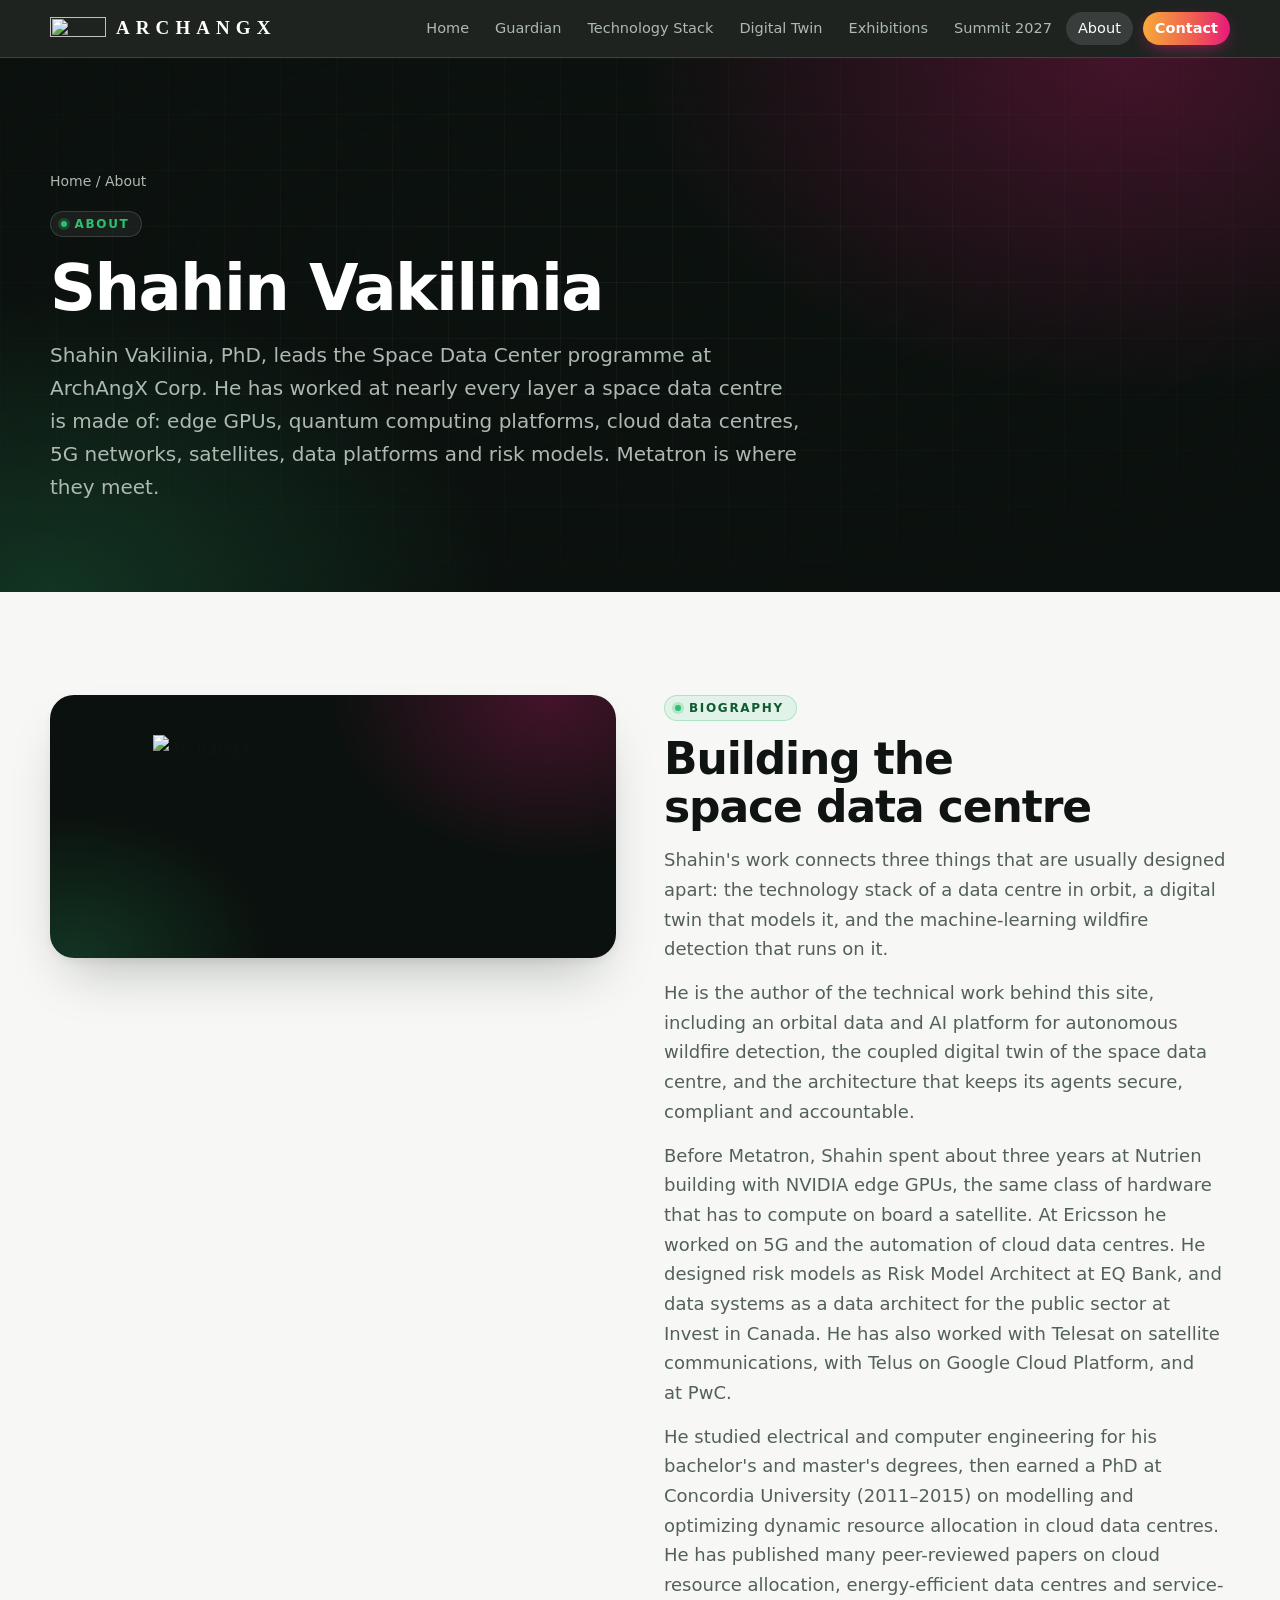
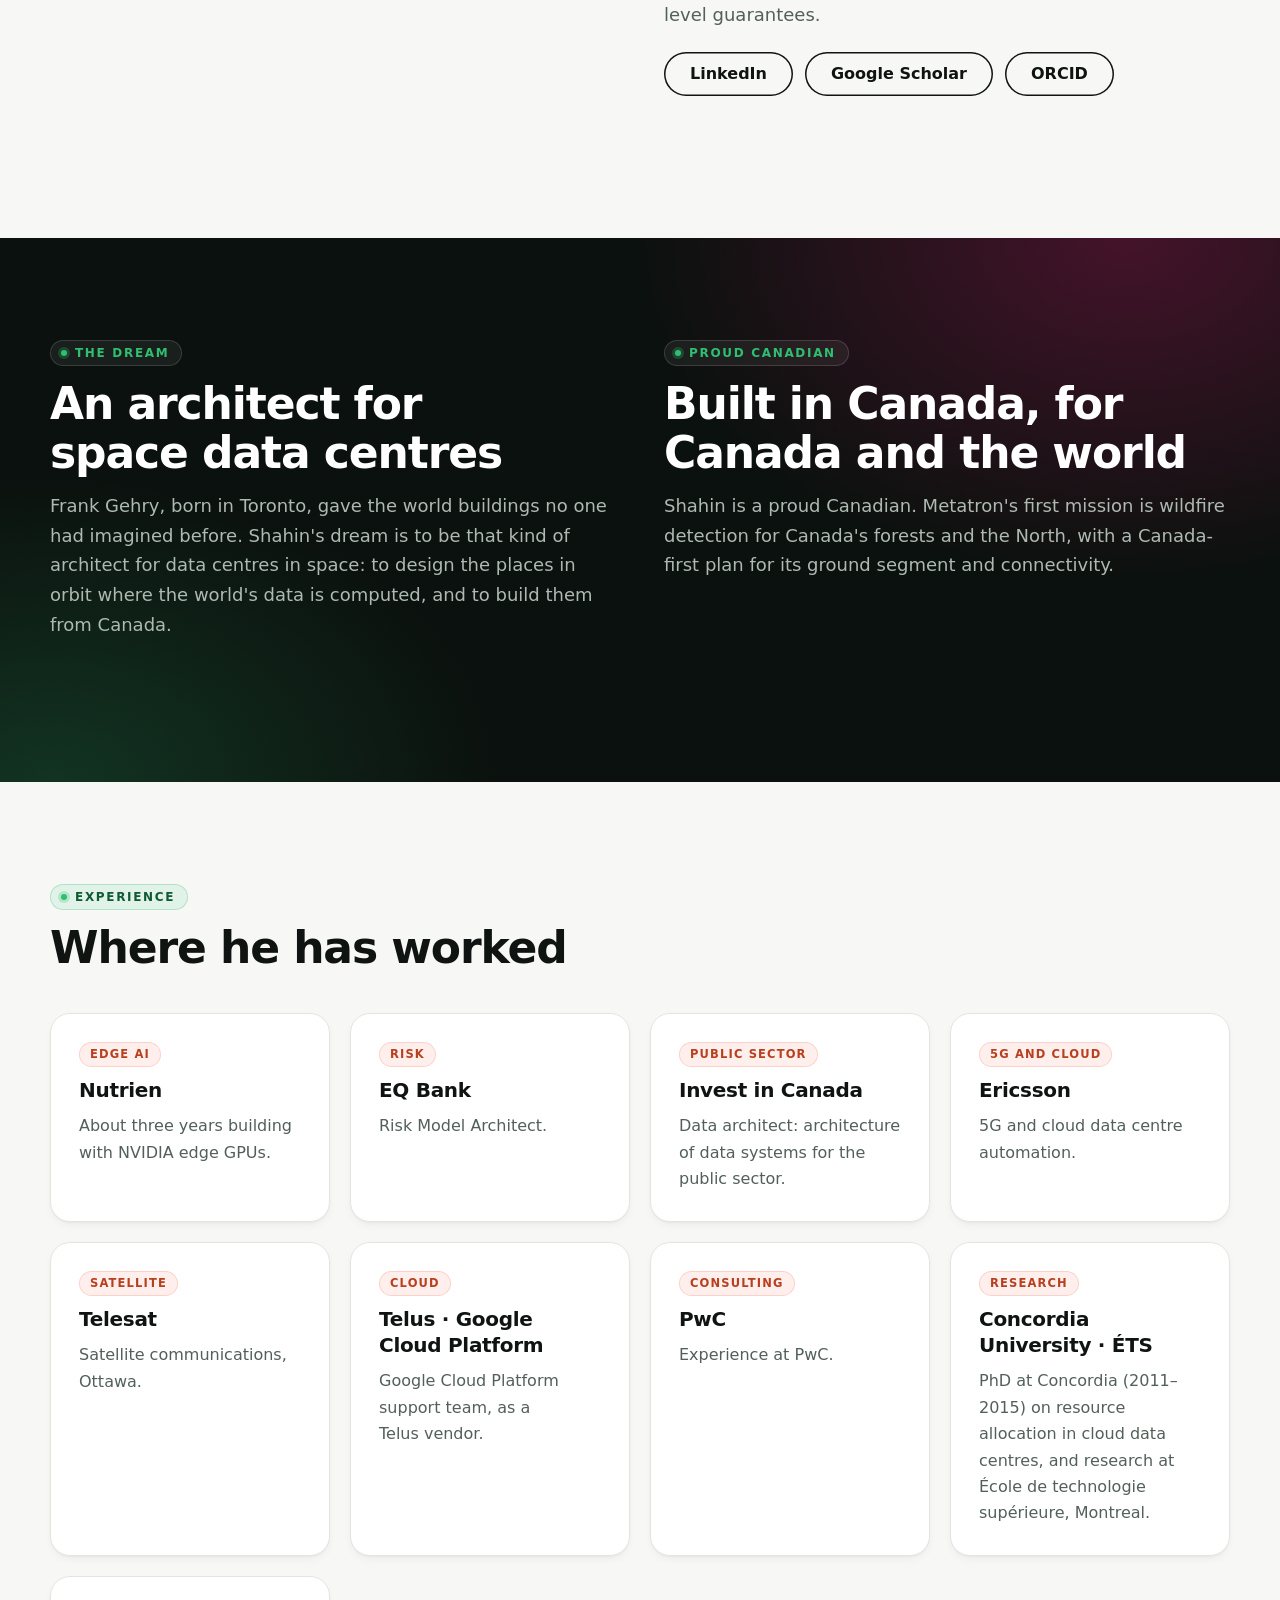
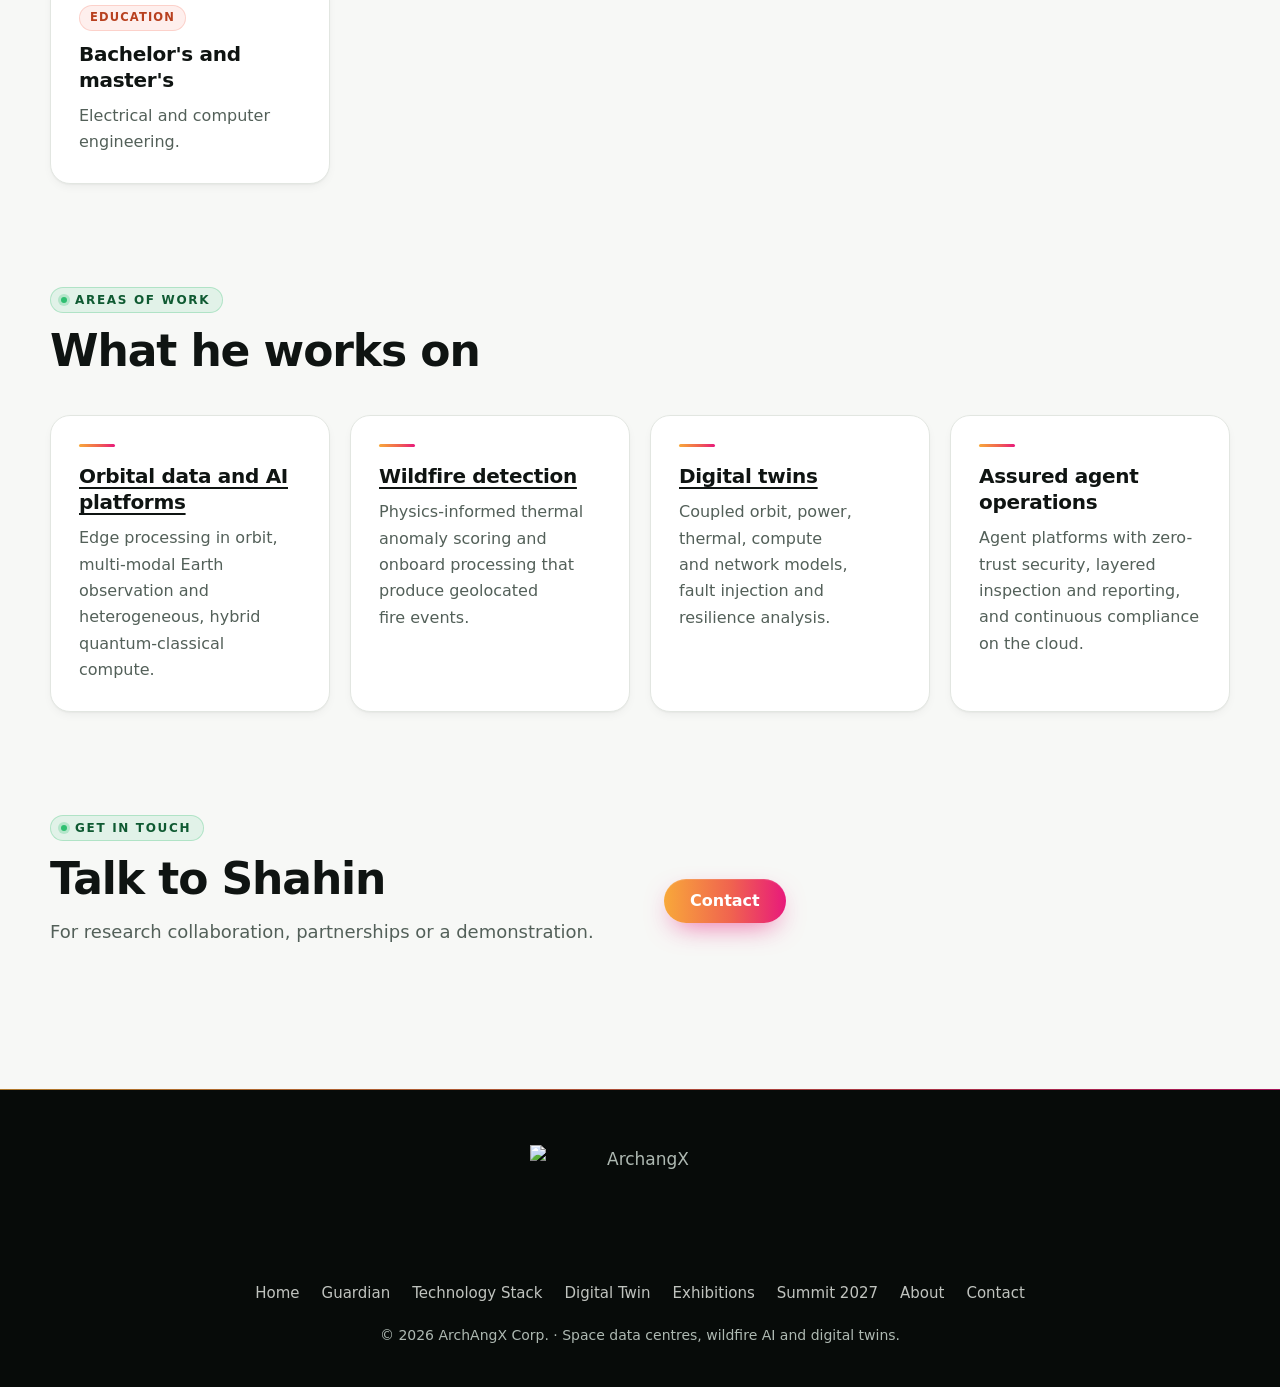
==== site/about.html @ c4afb506 "Rename Seraphim to Metatron across the website and docs The space data centre, its technology stack," ====
<!doctype html>
<html lang="en">
<head>
<meta charset="utf-8">
<meta name="viewport" content="width=device-width, initial-scale=1">
<title>Shahin Vakilinia — ArchangX</title>
<meta name="description" content="Shahin Vakilinia, PhD, architect of the Metatron space data centre at ArchAngX Corp.: NVIDIA edge GPUs at Nutrien, risk models at EQ Bank, public-sector data architecture, 5G and cloud data centre automation at Ericsson, quantum computing platforms, and a PhD in cloud data centres.">
<link rel="icon" href="assets/favicon.ico" sizes="any">
<link rel="apple-touch-icon" href="assets/apple-touch-icon.png">
<meta property="og:title" content="Shahin Vakilinia — ArchangX">
<meta property="og:description" content="Shahin Vakilinia, PhD, architect of the Metatron space data centre at ArchAngX Corp.: NVIDIA edge GPUs at Nutrien, risk models at EQ Bank, public-sector data architecture, 5G and cloud data centre automation at Ericsson, quantum computing platforms, and a PhD in cloud data centres.">
<meta property="og:image" content="https://www.archangx.com/assets/logo.png">
<link rel="canonical" href="https://www.archangx.com/about.html">
<link rel="stylesheet" href="assets/style.css">
<script type="application/ld+json">
{
  "@context": "https://schema.org",
  "@type": "Person",
  "name": "Shahin Vakilinia",
  "honorificSuffix": "PhD",
  "jobTitle": "Space Data Center Architect",
  "worksFor": { "@type": "Organization", "name": "ArchAngX Corp.", "url": "https://www.archangx.com/" },
  "alumniOf": { "@type": "CollegeOrUniversity", "name": "Concordia University" },
  "nationality": { "@type": "Country", "name": "Canada" },
  "url": "https://www.archangx.com/about.html",
  "sameAs": ["https://www.linkedin.com/in/vakilinia", "https://orcid.org/0000-0002-6281-9543"],
  "knowsAbout": ["Space data centres", "Cloud data centres", "NVIDIA edge GPUs", "Quantum computing platforms", "5G", "Data architecture", "Risk modelling", "Wildfire detection", "Digital twins"]
}
</script>
</head>
<body>
<header class="site">
  <div class="wrap bar">
    <a class="brand" href="index.html" aria-label="ArchangX home"><img src="assets/emblem-96.png" alt="" width="64" height="25">ARCHANGX</a>
    <nav class="main" aria-label="Pages"><a href="index.html">Home</a><a href="guardian.html">Guardian</a><a href="technology-stack.html">Technology Stack</a><a href="digital-twin.html">Digital Twin</a><a href="exhibitions.html">Exhibitions</a><a href="summit-2027.html">Summit 2027</a><a href="about.html" aria-current="page">About</a><a href="contact.html">Contact</a></nav>
  </div>
</header>
<main>
<div class="wrap page-hero">
  <div class="crumbs"><a href="index.html">Home</a> / About</div>
  <span class="eyebrow">About</span>
  <h1>Shahin Vakilinia</h1>
  <p>Shahin Vakilinia, PhD, leads the Space Data Center programme at ArchAngX Corp. He has worked at nearly every layer a space data centre is made of: edge GPUs, quantum computing platforms, cloud data centres, 5G networks, satellites, data platforms and risk models. Metatron is where they meet.</p>
</div>
<section class="block">
  <div class="wrap two">
    <div class="portrait"><img src="assets/logo-dark.png" alt="ArchangX" width="360" height="183"></div>
    <div class="head">
      <span class="eyebrow">Biography</span>
      <h2>Building the space data centre</h2>
      <p>Shahin's work connects three things that are usually designed apart: the technology stack of a data centre in orbit, a digital twin that models it, and the machine-learning wildfire detection that runs on it.</p>
      <p>He is the author of the technical work behind this site, including an orbital data and AI platform for autonomous wildfire detection, the coupled digital twin of the space data centre, and the architecture that keeps its agents secure, compliant and accountable.</p>
      <p>Before Metatron, Shahin spent about three years at Nutrien building with NVIDIA edge GPUs, the same class of hardware that has to compute on board a satellite. At Ericsson he worked on 5G and the automation of cloud data centres. He designed risk models as Risk Model Architect at EQ Bank, and data systems as a data architect for the public sector at Invest in Canada. He has also worked with Telesat on satellite communications, with Telus on Google Cloud Platform, and at PwC.</p>
      <p>He studied electrical and computer engineering for his bachelor's and master's degrees, then earned a PhD at Concordia University (2011–2015) on modelling and optimizing dynamic resource allocation in cloud data centres. He has published many peer-reviewed papers on cloud resource allocation, energy-efficient data centres and service-level guarantees.</p>
      <div class="actions"><a class="btn ghost" href="https://www.linkedin.com/in/vakilinia">LinkedIn</a><a class="btn ghost" href="https://scholar.google.com/scholar?q=%22Shahin+Vakilinia%22">Google Scholar</a><a class="btn ghost" href="https://orcid.org/0000-0002-6281-9543">ORCID</a></div>
    </div>
  </div>
</section>
<section class="block night">
  <div class="wrap two">
    <div class="head"><span class="eyebrow">The dream</span><h2>An architect for space data centres</h2>
      <p>Frank Gehry, born in Toronto, gave the world buildings no one had imagined before. Shahin's dream is to be that kind of architect for data centres in space: to design the places in orbit where the world's data is computed, and to build them from Canada.</p></div>
    <div class="head"><span class="eyebrow">Proud Canadian</span><h2>Built in Canada, for Canada and the world</h2>
      <p>Shahin is a proud Canadian. Metatron's first mission is wildfire detection for Canada's forests and the North, with a Canada-first plan for its ground segment and connectivity.</p></div>
  </div>
</section>
<section class="block">
  <div class="wrap">
    <div class="head"><span class="eyebrow">Experience</span><h2>Where he has worked</h2></div>
    <div class="cards">
      <div class="card"><span class="tag">Edge AI</span><h3>Nutrien</h3><p>About three years building with NVIDIA edge GPUs.</p></div>
      <div class="card"><span class="tag">Risk</span><h3>EQ Bank</h3><p>Risk Model Architect.</p></div>
      <div class="card"><span class="tag">Public sector</span><h3>Invest in Canada</h3><p>Data architect: architecture of data systems for the public sector.</p></div>
      <div class="card"><span class="tag">5G and cloud</span><h3>Ericsson</h3><p>5G and cloud data centre automation.</p></div>
      <div class="card"><span class="tag">Satellite</span><h3>Telesat</h3><p>Satellite communications, Ottawa.</p></div>
      <div class="card"><span class="tag">Cloud</span><h3>Telus · Google Cloud Platform</h3><p>Google Cloud Platform support team, as a Telus vendor.</p></div>
      <div class="card"><span class="tag">Consulting</span><h3>PwC</h3><p>Experience at PwC.</p></div>
      <div class="card"><span class="tag">Research</span><h3>Concordia University · ÉTS</h3><p>PhD at Concordia (2011–2015) on resource allocation in cloud data centres, and research at École de technologie supérieure, Montreal.</p></div>
      <div class="card"><span class="tag">Education</span><h3>Bachelor's and master's</h3><p>Electrical and computer engineering.</p></div>
    </div>
  </div>
</section>
<section class="block">
  <div class="wrap">
    <div class="head"><span class="eyebrow">Areas of work</span><h2>What he works on</h2></div>
    <div class="cards">
      <div class="card"><h3><a href="technology-stack.html">Orbital data and AI platforms</a></h3><p>Edge processing in orbit, multi-modal Earth observation and heterogeneous, hybrid quantum-classical compute.</p></div>
      <div class="card"><h3><a href="wildfire.html">Wildfire detection</a></h3><p>Physics-informed thermal anomaly scoring and onboard processing that produce geolocated fire events.</p></div>
      <div class="card"><h3><a href="digital-twin.html">Digital twins</a></h3><p>Coupled orbit, power, thermal, compute and network models, fault injection and resilience analysis.</p></div>
      <div class="card"><h3>Assured agent operations</h3><p>Agent platforms with zero-trust security, layered inspection and reporting, and continuous compliance on the cloud.</p></div>
    </div>
  </div>
</section>
<section class="block">
  <div class="wrap two">
    <div class="head"><span class="eyebrow">Get in touch</span><h2>Talk to Shahin</h2>
      <p>For research collaboration, partnerships or a demonstration.</p></div>
    <div style="align-self:center"><a class="btn" href="contact.html">Contact</a></div>
  </div>
</section>
</main>
<footer class="site">
  <div class="wrap">
    <img src="assets/logo-dark.png" alt="ArchangX" width="280" height="142">
    <nav aria-label="Footer"><a href="index.html">Home</a><a href="guardian.html">Guardian</a><a href="technology-stack.html">Technology Stack</a><a href="digital-twin.html">Digital Twin</a><a href="exhibitions.html">Exhibitions</a><a href="summit-2027.html">Summit 2027</a><a href="about.html">About</a><a href="contact.html">Contact</a></nav>
    <p>© <span class="year">2026</span> ArchAngX Corp. · Space data centres, wildfire AI and digital twins.</p>
  </div>
</footer>
<script>document.querySelectorAll(".year").forEach(e => e.textContent = new Date().getFullYear());</script>
</body>
</html>
---- site/assets/style.css ----
/* ArchangX site styles. Palette from the logo: matrix-green wings, orange-to-magenta flame, serif wordmark.
   Dark "orbit" bands (header, page heroes, .night, footer) frame light content sections. System fonts only. */
:root {
  /* light surfaces */
  --paper: #f7f8f6; --card: #fff; --ink: #0f1412; --muted: #536059; --line: #e2e6e1;
  /* brand: wings */
  --wing-deep: #0b3d23; --wing: #0f5a32; --wing-mid: #18774a; --wing-bright: #2fbf71;
  /* brand: flame */
  --flame-0: #c4541c; --flame-1: #f8a83a; --flame-2: #f0634f; --flame-3: #e8197b; --flame-ink: #b8401f;
  --flame: linear-gradient(90deg, var(--flame-1), var(--flame-2) 55%, var(--flame-3));
  --flame-deep: linear-gradient(90deg, var(--flame-0), var(--flame-3));
  /* dark surfaces */
  --night: #0b110e; --night-2: #121a16; --night-ink: #eef1ec; --night-muted: #aeb9b2; --footer: #070b09;
  --on-dark: #fff; --glass: rgba(255, 255, 255, .06); --glass-2: rgba(255, 255, 255, .12);
  --glass-line: rgba(255, 255, 255, .14);
  --error: #b3261e;
  /* backdrop shared by the heroes, dark bands and the portrait */
  --aurora: radial-gradient(55% 90% at 88% 0%, rgba(232, 25, 123, .26), transparent 70%),
            radial-gradient(50% 80% at 4% 100%, rgba(47, 191, 113, .2), transparent 70%);
  --grid: linear-gradient(rgba(255, 255, 255, .045) 1px, transparent 1px) 0 0 / 56px 56px,
          linear-gradient(90deg, rgba(255, 255, 255, .045) 1px, transparent 1px) 0 0 / 56px 56px;
  /* type, shape, depth, motion */
  --serif: "Iowan Old Style", "Palatino Linotype", Palatino, Georgia, "Times New Roman", serif;
  --sans: system-ui, -apple-system, "Segoe UI", Roboto, "Helvetica Neue", Arial, sans-serif;
  --display: "Segoe UI Variable Display", system-ui, -apple-system, "Segoe UI", Roboto, "Helvetica Neue", Arial, sans-serif;
  --radius: 20px; --radius-sm: 12px;
  --shadow-sm: 0 1px 2px rgba(11, 17, 14, .04), 0 4px 12px -4px rgba(11, 17, 14, .08);
  --shadow-md: 0 2px 4px rgba(11, 17, 14, .04), 0 16px 32px -12px rgba(11, 17, 14, .16);
  --shadow-lg: 0 4px 8px rgba(11, 17, 14, .05), 0 28px 56px -20px rgba(11, 17, 14, .28);
  --ease: cubic-bezier(.2, .7, .2, 1);
}
* { box-sizing: border-box; }
html { scroll-behavior: smooth; scroll-padding-top: 120px; overflow-x: clip; }
body { margin: 0; background: var(--paper); color: var(--ink); font: 17px/1.65 var(--sans);
       -webkit-font-smoothing: antialiased; text-rendering: optimizeLegibility; }
img { max-width: 100%; height: auto; display: block; }
a { color: var(--wing); text-underline-offset: .2em; }
::selection { background: color-mix(in srgb, var(--flame-2) 28%, transparent); }
.wrap { width: min(1180px, 100% - 32px); margin-inline: auto; }
h1, h2, h3 { font-family: var(--display); font-weight: 700; letter-spacing: -.025em; text-wrap: balance; margin: 0; }
h1 { font-size: clamp(36px, 5.6vw, 64px); line-height: 1.04; }
h2 { font-size: clamp(28px, 3.8vw, 44px); line-height: 1.1; }
h3 { font-size: 20px; line-height: 1.3; letter-spacing: -.015em; text-wrap: pretty; }
p { margin: 0; max-width: 66ch; text-wrap: pretty; }
.muted { color: var(--muted); }
.flame-text { background: var(--flame); -webkit-background-clip: text; background-clip: text; color: transparent; }
:focus-visible { outline: 3px solid var(--flame-2); outline-offset: 3px; }

/* labels: eyebrow (green pill with a dot) and tag (flame pill) */
.eyebrow { display: inline-flex; align-items: center; gap: 8px; width: fit-content; padding: 6px 12px 6px 10px;
           border-radius: 99px; font: 600 12px/1 var(--sans); letter-spacing: .14em; text-transform: uppercase;
           color: var(--wing); background: color-mix(in srgb, var(--wing-bright) 10%, transparent);
           border: 1px solid color-mix(in srgb, var(--wing-bright) 28%, transparent); }
.eyebrow::before { content: ""; width: 6px; height: 6px; border-radius: 50%; background: var(--wing-bright);
                   box-shadow: 0 0 0 3px color-mix(in srgb, var(--wing-bright) 25%, transparent); }
.tag { display: inline-flex; align-items: center; width: fit-content; padding: 5px 10px; border-radius: 99px;
       font: 700 11.5px/1.2 var(--sans); letter-spacing: .1em; text-transform: uppercase; color: var(--flame-ink);
       background: color-mix(in srgb, var(--flame-2) 10%, transparent);
       border: 1px solid color-mix(in srgb, var(--flame-2) 22%, transparent); }

/* header: dark glass, pill navigation, Contact as the call to action */
header.site { position: sticky; top: 0; z-index: 50; color: var(--night-ink);
              background: color-mix(in srgb, var(--night) 92%, transparent);
              -webkit-backdrop-filter: saturate(160%) blur(16px); backdrop-filter: saturate(160%) blur(16px);
              border-bottom: 1px solid var(--glass-line); }
.bar { display: flex; align-items: center; justify-content: space-between; gap: 8px 24px; padding-block: 12px; flex-wrap: wrap; }
.brand { display: flex; align-items: center; gap: 10px; text-decoration: none; color: var(--on-dark);
         font: 600 19px var(--serif); letter-spacing: .32em; }
.brand img { width: 56px; }
nav.main { display: flex; flex-wrap: wrap; align-items: center; gap: 2px; font: 500 14.5px/1 var(--sans); }
nav.main a { color: var(--night-muted); text-decoration: none; padding: 9px 12px; border-radius: 99px;
             transition: color .2s, background-color .2s; }
nav.main a:hover { color: var(--on-dark); background: var(--glass); }
nav.main a[aria-current="page"] { color: var(--on-dark); background: var(--glass-2); }
nav.main a:last-child { margin-left: 8px; color: var(--on-dark); font-weight: 600; background: var(--flame);
                        box-shadow: 0 6px 18px -6px color-mix(in srgb, var(--flame-3) 70%, transparent); }
nav.main a:last-child:hover { filter: brightness(1.08); }
@media (max-width: 1100px) {
  /* one swipeable row instead of a block of wrapped links */
  nav.main { width: 100%; flex-wrap: nowrap; overflow-x: auto; scrollbar-width: none; padding-inline-end: 28px;
             -webkit-mask-image: linear-gradient(90deg, #000 calc(100% - 28px), transparent);
             mask-image: linear-gradient(90deg, #000 calc(100% - 28px), transparent); }
  nav.main::-webkit-scrollbar { display: none; }
  nav.main a { flex: none; }
  nav.main a:first-child { margin-left: -12px; }
}

/* heroes: full-bleed dark backdrop drawn behind the .wrap-sized hero */
.page-hero, .hero { position: relative; isolation: isolate; color: var(--night-ink); }
.page-hero::before, .hero::before { content: ""; position: absolute; z-index: -2; inset: 0 calc(50% - 50vw);
  background: var(--aurora), radial-gradient(80% 75% at 50% 40%, transparent, var(--night) 88%), var(--grid), var(--night); }
.page-hero { padding-block: clamp(64px, 9vw, 112px) clamp(56px, 7vw, 88px); display: grid; gap: 18px; }
.page-hero::after { content: ""; position: absolute; z-index: -1; right: -40px; top: 50%; translate: 0 -50%;
                    width: min(520px, 60vw); aspect-ratio: 512 / 202; pointer-events: none;
                    background: url(emblem.png) center / contain no-repeat; opacity: .14; }
.page-hero h1 { color: var(--on-dark); max-width: 22ch; }
.page-hero p { font-size: clamp(17px, 1.6vw, 20px); color: var(--night-muted); max-width: 60ch; }
.crumbs { font-size: 14px; color: var(--night-muted); }
.crumbs a { color: var(--night-muted); text-decoration: none; }
.crumbs a:hover { color: var(--on-dark); text-decoration: underline; }
:is(.page-hero, .hero, .night) .eyebrow { color: var(--wing-bright); background: var(--glass); border-color: var(--glass-line); }
.hero { text-align: center; padding-block: clamp(56px, 8vw, 96px) clamp(64px, 9vw, 112px); display: grid;
        justify-items: center; gap: 22px; }
.hero img.logo { width: min(400px, 78%); filter: drop-shadow(0 18px 50px color-mix(in srgb, var(--flame-3) 28%, transparent)); }
.hero h1 { color: var(--on-dark); font-size: clamp(34px, 5.4vw, 62px); line-height: 1.06; max-width: 20ch; }
.hero p { color: var(--night-muted); font-size: clamp(17px, 1.6vw, 20px); }

/* content blocks */
section.block { padding-block: clamp(64px, 8vw, 104px); }
section.block:not(.night) + section.block:not(.night) { padding-top: 0; }
.head { display: grid; gap: 14px; margin-bottom: 40px; max-width: 760px; }
.head p { color: var(--muted); font-size: 18px; }
.head .num { display: flex; align-items: center; gap: 12px; }
.head .num img { width: 44px; }
.cards { display: grid; grid-template-columns: repeat(auto-fit, minmax(250px, 1fr)); gap: 20px; }
.card { position: relative; display: grid; gap: 10px; align-content: start; padding: 28px; border-radius: var(--radius);
        background: var(--card); border: 1px solid var(--line); box-shadow: var(--shadow-sm); }
.card::before { content: ""; height: 3px; width: 36px; border-radius: 3px; background: var(--flame); margin-bottom: 6px; }
.card:has(> .tag)::before { display: none; }
.card p { color: var(--muted); font-size: 16px; }
.card h3 a { color: inherit; }
.card h3 a:hover { color: var(--wing); }
a.card { text-decoration: none; color: var(--ink); transition: transform .3s var(--ease), box-shadow .3s var(--ease); }
a.card::after { content: ""; position: absolute; inset: -1px; border-radius: inherit; padding: 1px; pointer-events: none;
                background: var(--flame); opacity: 0; transition: opacity .3s var(--ease);
                -webkit-mask: linear-gradient(#000 0 0) content-box, linear-gradient(#000 0 0); -webkit-mask-composite: xor;
                mask: linear-gradient(#000 0 0) content-box exclude, linear-gradient(#000 0 0); }
a.card:hover { transform: translateY(-4px); box-shadow: var(--shadow-lg); }
a.card:hover::after { opacity: 1; }
a.card .more { margin-top: 4px; color: var(--wing); font-weight: 600; font-size: 15px; }
a.card:hover .more { text-decoration: underline; }
.two { display: grid; grid-template-columns: repeat(auto-fit, minmax(300px, 1fr)); gap: 32px 48px; align-items: start; }
ul.ticks { margin: 0; padding: 0; list-style: none; display: grid; gap: 14px; }
ul.ticks li { position: relative; padding-left: 36px; }
ul.ticks li::before { content: ""; position: absolute; left: 0; top: .2em; width: 22px; height: 22px; border-radius: 50%;
                      background: color-mix(in srgb, var(--wing-bright) 18%, transparent); }
ul.ticks li::after { content: ""; position: absolute; left: 8px; top: calc(.2em + 4px); width: 6px; height: 11px;
                     border: solid var(--wing); border-width: 0 2px 2px 0; rotate: 45deg; }

/* the "how it fits together" diagram */
.fit { display: grid; gap: 12px; max-width: 880px; margin-inline: auto; }
.fit .top, .fit .base { position: relative; overflow: hidden; display: grid; gap: 6px; padding: 28px 24px; text-align: center;
                        border-radius: var(--radius); color: var(--on-dark); text-decoration: none;
                        transition: transform .3s var(--ease), box-shadow .3s var(--ease); }
.fit .top::after, .fit .base::after, .layer::after { content: ""; position: absolute; inset: 0; pointer-events: none;
                                                     background: linear-gradient(180deg, var(--glass-2), transparent 55%); }
.fit .top { background: var(--flame-deep); box-shadow: 0 24px 48px -24px color-mix(in srgb, var(--flame-3) 80%, transparent); }
.fit .stackbox { background: linear-gradient(135deg, var(--wing), var(--wing-deep));
                 box-shadow: 0 24px 48px -24px color-mix(in srgb, var(--wing) 90%, transparent); }
.fit .twinbox { background: linear-gradient(135deg, var(--wing-mid), var(--wing));
                box-shadow: 0 24px 48px -24px color-mix(in srgb, var(--wing-mid) 90%, transparent); }
.fit a:hover { transform: translateY(-3px); }
.fit .pair { display: grid; grid-template-columns: 1fr auto 1fr; gap: 12px; align-items: stretch; }
.fit .link { display: grid; place-items: center; align-self: center; width: 44px; height: 44px; border-radius: 50%;
             background: var(--card); border: 1px solid var(--line); box-shadow: var(--shadow-sm);
             font: 700 20px/1 var(--sans); color: var(--wing); }
.fit b { font: 700 22px/1.2 var(--display); letter-spacing: -.02em; }
.fit span { font-size: 15px; opacity: .9; }
.fit .arrow { justify-self: center; padding: 6px 14px; border-radius: 99px; font: 700 12px/1 var(--sans);
              letter-spacing: .14em; text-transform: uppercase; color: var(--flame-ink);
              background: color-mix(in srgb, var(--flame-2) 10%, transparent);
              border: 1px solid color-mix(in srgb, var(--flame-2) 25%, transparent); }
@media (max-width: 640px) { .fit .pair { grid-template-columns: 1fr; } .fit .link { justify-self: center; rotate: 90deg; } }

/* stack layers */
.stack { display: grid; gap: 10px; }
.layer { position: relative; overflow: hidden; display: grid; grid-template-columns: minmax(160px, 240px) 1fr; gap: 16px;
         align-items: center; padding: 20px 24px; border-radius: 16px; color: var(--on-dark); box-shadow: var(--shadow-sm); }
.layer b { font: 700 18px/1.3 var(--display); letter-spacing: -.01em; }
.layer span { font-size: 15px; opacity: .88; }
.l1 { background: var(--wing-deep); } .l2 { background: var(--wing); } .l3 { background: var(--wing-mid); }
.l4 { background: var(--flame-deep); } .l5 { background: var(--night-2); }
@media (max-width: 640px) { .layer { grid-template-columns: 1fr; gap: 4px; } }

/* flow chips */
.flow { display: flex; flex-wrap: wrap; gap: 10px; align-items: center; font: 600 14px var(--sans); }
.flow span { padding: 10px 16px; border-radius: 99px; background: var(--card); border: 1px solid var(--line); box-shadow: var(--shadow-sm); }
.flow i { color: var(--flame-2); font-style: normal; font-weight: 700; }

/* twin models */
.models { display: grid; grid-template-columns: repeat(auto-fit, minmax(140px, 1fr)); gap: 12px; }
.model { position: relative; overflow: hidden; text-align: center; padding: 22px 12px 20px; border-radius: 16px;
         border: 1px solid var(--line); background: var(--card); box-shadow: var(--shadow-sm); }
.model::before { content: ""; position: absolute; inset: 0 0 auto; height: 3px; background: var(--flame); }
.model b { display: block; font: 700 17px/1.3 var(--display); letter-spacing: -.01em; }
.model span { font-size: 13px; color: var(--muted); }

/* connected-pages strip */
.connected { display: flex; flex-wrap: wrap; gap: 12px 14px; align-items: center; padding: 20px 24px; border-radius: var(--radius);
             background: linear-gradient(135deg, color-mix(in srgb, var(--wing-bright) 9%, var(--card)), var(--card) 60%);
             border: 1px solid color-mix(in srgb, var(--wing-bright) 30%, transparent); }
.connected a { font-weight: 600; }

/* dark band */
.night { color: var(--night-ink); background: var(--aurora), var(--night); }
.night h2 { color: var(--on-dark); }
.night p, .night .head p, .night .card p { color: var(--night-muted); }
.night a:not(.btn) { color: var(--wing-bright); }
.night .card { background: var(--glass); border-color: var(--glass-line); color: var(--night-ink); box-shadow: none; }
.night .tag { color: var(--flame-1); background: color-mix(in srgb, var(--flame-1) 12%, transparent);
              border-color: color-mix(in srgb, var(--flame-1) 30%, transparent); }

/* buttons */
.btn { display: inline-flex; align-items: center; justify-content: center; gap: 8px; padding: 14px 26px; border: 0;
       border-radius: 99px; cursor: pointer; background: var(--flame); color: var(--on-dark); font: 700 16px/1 var(--sans);
       text-decoration: none;
       box-shadow: 0 10px 28px -10px color-mix(in srgb, var(--flame-3) 75%, transparent), inset 0 1px 0 var(--glass-2);
       transition: transform .2s var(--ease), box-shadow .2s var(--ease), filter .2s; }
.btn:hover { transform: translateY(-2px); filter: brightness(1.06);
             box-shadow: 0 16px 36px -12px color-mix(in srgb, var(--flame-3) 85%, transparent), inset 0 1px 0 var(--glass-2); }
.btn:active { transform: translateY(0); }
.btn:disabled { opacity: .6; cursor: progress; transform: none; }
.btn.ghost { background: transparent; color: inherit; box-shadow: inset 0 0 0 1.5px currentColor; }
.btn.ghost:hover { background: color-mix(in srgb, currentColor 10%, transparent); filter: none; }

/* about */
.portrait { border-radius: 24px; background: var(--aurora), var(--night); padding: 40px; display: grid; place-items: center;
            box-shadow: var(--shadow-lg); }
.portrait img { width: 100%; max-width: 360px; }
.facts { display: grid; gap: 6px; font-size: 15px; }
.facts b { font-weight: 600; }

/* contact form */
form.contact { display: grid; gap: 16px; padding: 28px; border-radius: var(--radius); background: var(--card);
               border: 1px solid var(--line); box-shadow: var(--shadow-md); }
form.contact label { display: grid; gap: 6px; font-weight: 600; font-size: 14.5px; }
form.contact :is(input:not([type="checkbox"]), select, textarea) {
  font: 16px var(--sans); padding: 12px 14px; border-radius: var(--radius-sm); border: 1px solid var(--line);
  background: var(--paper); color: var(--ink); transition: border-color .2s, box-shadow .2s, background-color .2s; }
form.contact :is(input:not([type="checkbox"]), select, textarea):focus {
  outline: none; border-color: var(--wing-bright); background: var(--card);
  box-shadow: 0 0 0 4px color-mix(in srgb, var(--wing-bright) 22%, transparent); }
form.contact input[type="checkbox"] { width: 18px; height: 18px; margin: 0; accent-color: var(--wing); }
form.contact textarea { min-height: 140px; resize: vertical; }

footer.site { position: relative; background: var(--footer); color: var(--night-muted); padding-block: 56px 40px; text-align: center; }
footer.site::before { content: ""; position: absolute; inset: 0 0 auto; height: 1px; background: var(--flame); opacity: .7; }
footer.site img { width: min(220px, 60%); margin: 0 auto 24px; }
footer.site nav { display: flex; flex-wrap: wrap; justify-content: center; gap: 6px 22px; margin-bottom: 18px; font-size: 15px; }
footer.site nav a { color: var(--night-ink); text-decoration: none; opacity: .8; transition: opacity .2s; }
footer.site nav a:hover { opacity: 1; text-decoration: underline; }
footer.site p { margin-inline: auto; font-size: 14px; }

/* registration dialog (summit-2027.html) */
dialog#register-dialog { width: min(580px, 100% - 32px); max-height: 92vh; padding: 0; border: 0; border-radius: var(--radius);
                         background: transparent; }
/* literal colour: older browsers don't pass :root variables to ::backdrop */
dialog#register-dialog::backdrop { background: rgba(11, 17, 14, .7); -webkit-backdrop-filter: blur(6px); backdrop-filter: blur(6px); }
dialog#register-dialog form.contact { margin: 0; box-shadow: var(--shadow-lg); }
.dialog-head { display: flex; justify-content: space-between; align-items: center; gap: 12px; }
.dialog-close { display: grid; place-items: center; width: 36px; height: 36px; border-radius: 50%; font-size: 24px; line-height: 1;
                background: none; border: 0; cursor: pointer; color: var(--muted); transition: background-color .2s; }
.dialog-close:hover { background: var(--paper); color: var(--ink); }
form.contact fieldset { border: 1px solid var(--line); border-radius: var(--radius-sm); padding: 12px 16px; display: grid; gap: 8px; }
form.contact legend { font-weight: 600; font-size: 14.5px; padding: 0 4px; }
form.contact label.check { display: flex; gap: 10px; align-items: center; font-weight: 400; }
form.contact .hp { position: absolute; left: -9999px; }
.form-msg:empty { display: none; }
.form-msg.ok { color: var(--wing); } .form-msg.err { color: var(--error); }

/* summit announcement on the home page */
.announce { display: grid; gap: 6px; justify-items: center; text-align: center; max-width: 640px; padding: 18px 26px;
            border-radius: var(--radius); color: var(--night-ink); text-decoration: none; background: var(--glass);
            border: 1px solid var(--glass-line); -webkit-backdrop-filter: blur(10px); backdrop-filter: blur(10px);
            transition: transform .3s var(--ease), background-color .3s, border-color .3s; }
.announce:hover { transform: translateY(-2px); background: var(--glass-2); border-color: color-mix(in srgb, var(--flame-2) 50%, transparent); }
.announce .tag { color: var(--flame-1); background: color-mix(in srgb, var(--flame-1) 12%, transparent);
                 border-color: color-mix(in srgb, var(--flame-1) 30%, transparent); }
.announce b { font: 700 20px/1.3 var(--display); letter-spacing: -.015em; color: var(--on-dark); }
.announce span:last-child { color: var(--night-muted); font-size: 15px; }

/* button row; .center sits it level with the text beside it in a .two layout */
.actions { display: flex; flex-wrap: wrap; gap: 12px; margin-top: 8px; }
.actions.center { align-self: center; margin-top: 0; }
/* a section heading that stays in view beside a long column (desktop only) */
@media (min-width: 1101px) { .head.sticky { position: sticky; top: 104px; } }
/* cards with longer text: fewer, wider columns */
.cards.wide { grid-template-columns: repeat(auto-fit, minmax(min(100%, 440px), 1fr)); }
.card .sub { margin-top: -4px; font: 600 14.5px/1.4 var(--sans); color: var(--wing-mid); }

/* exhibitions: event at a glance */
.glance { margin: 0; padding: 6px 28px; border-radius: var(--radius); background: var(--card); border: 1px solid var(--line);
          box-shadow: var(--shadow-md); }
.glance > div { display: grid; grid-template-columns: 120px 1fr; gap: 4px 20px; align-items: baseline; padding-block: 18px; }
.glance > div + div { border-top: 1px solid var(--line); }
.glance dt { font: 700 12px/1.4 var(--sans); letter-spacing: .12em; text-transform: uppercase; color: var(--flame-ink); }
.glance dd { margin: 0; }
@media (max-width: 520px) { .glance { padding-inline: 22px; } .glance > div { grid-template-columns: 1fr; } }

/* exhibitions: diagram slideshow. The track is a scroll-snap strip, so it swipes without script; the page script
   adds the previous/next buttons and dots (.ready) */
.wrap.showcase { max-width: 1024px; }
.slides { display: grid; gap: 20px; }
.slides-track { position: relative; display: grid; grid-auto-flow: column; grid-auto-columns: 100%; gap: 24px;
                overflow-x: auto; overscroll-behavior-x: contain; scroll-snap-type: x mandatory; border-radius: var(--radius); }
.slides.ready .slides-track { scrollbar-width: none; }
.slides.ready .slides-track::-webkit-scrollbar { display: none; }
.slides-track:focus-visible { outline-offset: 6px; }
.slide { margin: 0; display: grid; gap: 16px; align-content: start; scroll-snap-align: start; }
.slide a { display: block; overflow: hidden; border-radius: var(--radius); border: 1px solid var(--glass-line);
           box-shadow: 0 30px 70px -30px rgba(0, 0, 0, .75), 0 0 80px -30px color-mix(in srgb, var(--wing-bright) 35%, transparent); }
.slide img { width: 100%; transition: scale .6s var(--ease); }
.slide a:hover img { scale: 1.015; }
.slide figcaption { color: var(--night-muted); font-size: 15.5px; max-width: 80ch; }
.slide figcaption b { color: var(--on-dark); font-weight: 600; }
.slides-nav { display: flex; align-items: center; justify-content: center; gap: 18px; }
.slides-nav[hidden] { display: none; }
.slides-nav > button { display: grid; place-items: center; width: 46px; height: 46px; padding: 0 0 3px; border-radius: 50%;
                       cursor: pointer; font: 400 28px/1 var(--sans); color: var(--on-dark); background: var(--glass);
                       border: 1px solid var(--glass-line); transition: background-color .2s, border-color .2s; }
.slides-nav > button:hover { background: var(--glass-2); border-color: color-mix(in srgb, var(--flame-2) 60%, transparent); }
.slides-dots { display: flex; gap: 4px; }
.slides-dots button { display: grid; place-items: center; min-width: 24px; height: 24px; padding: 0; border: 0;
                      background: none; cursor: pointer; }
.slides-dots button::before { content: ""; width: 10px; height: 10px; border-radius: 99px;
                              background: color-mix(in srgb, var(--night-muted) 55%, transparent);
                              transition: width .3s var(--ease), background-color .3s; }
.slides-dots button[aria-current="true"]::before { width: 30px; background: var(--flame); }

/* exhibitions: programme timeline. Timed items get a flame dot, untimed ones a green dot */
ol.timeline { --t: 64px; --g: 36px; list-style: none; margin: 0; padding: 0; }
ol.timeline li { position: relative; display: grid; grid-template-columns: var(--t) 1fr; gap: var(--g); padding-bottom: 30px; }
ol.timeline li:last-child { padding-bottom: 0; }
ol.timeline li::before { content: ""; position: absolute; left: calc(var(--t) + var(--g) / 2 - 1px); top: 0; bottom: 0;
                         width: 2px; background: var(--line); }
ol.timeline li:first-child::before { top: 14px; }
ol.timeline li:last-child::before { bottom: auto; height: 14px; }
ol.timeline li::after { content: ""; position: absolute; left: calc(var(--t) + var(--g) / 2 - 7px); top: 8px; width: 14px;
                        height: 14px; border-radius: 50%; background: var(--card); border: 3px solid var(--flame-2); }
ol.timeline li:not(:has(> time))::after { border-color: var(--wing-bright); }
ol.timeline time { font: 700 17px/1.65 var(--display); font-variant-numeric: tabular-nums; text-align: right; color: var(--flame-ink); }
ol.timeline .when { display: block; margin-bottom: 2px; font: 700 12px/1.8 var(--sans); letter-spacing: .12em;
                    text-transform: uppercase; color: var(--wing-mid); }
ol.timeline h3 a { color: inherit; }
ol.timeline h3 a:hover { color: var(--wing); }
ol.timeline h3 + p { margin-top: 6px; color: var(--muted); font-size: 16px; }
@media (max-width: 520px) { ol.timeline { --t: 46px; --g: 36px; } ol.timeline time { font-size: 15px; } }

/* motion: heroes rise in on load; cards and tiles rise as they scroll into view (where supported) */
@keyframes rise { from { opacity: 0; translate: 0 16px; } to { opacity: 1; translate: 0 0; } }
@keyframes pop { from { opacity: 0; translate: 0 12px; scale: .98; } }
@media (prefers-reduced-motion: no-preference) {
  :is(.page-hero, .hero) > * { animation: rise .8s var(--ease) both; }
  :is(.page-hero, .hero) > :nth-child(2) { animation-delay: .06s; }
  :is(.page-hero, .hero) > :nth-child(3) { animation-delay: .12s; }
  :is(.page-hero, .hero) > :nth-child(4) { animation-delay: .18s; }
  :is(.page-hero, .hero) > :nth-child(n+5) { animation-delay: .24s; }
  dialog#register-dialog[open] { animation: pop .35s var(--ease); }
  @supports (animation-timeline: view()) {
    .card, .model, .layer, .flow span, .fit > *, .connected, ul.ticks li, .glance, .slides, ol.timeline li {
      animation: rise linear both; animation-timeline: view(); animation-range: entry 0% entry 80%;
    }
  }
}
@media (prefers-reduced-motion: reduce) {
  html { scroll-behavior: auto; }
  a.card, .btn, .announce, .fit a, .slide img { transition: none; }
}

/* Metatron Guardian: product family. Uriel is amber and gold (fire, light); Aurora is polar blue and aurora green. */
:root { --gold: #e3b341; --uriel: #f29a2e; --uriel-ink: #a65a0c; --polar: #4fb8e8; --polar-ink: #1a6f94; --aurora-green: #3fd9a4; }
.product.uriel { border-top: 4px solid var(--uriel); }
.product.aurora { border-top: 4px solid var(--polar); }
.product::before { display: none; }
.product .motto { font: italic 500 17px/1.5 var(--display); color: var(--ink); }
.night .product .motto { color: var(--night-ink); }
.product.uriel .tag { color: var(--uriel-ink); background: color-mix(in srgb, var(--uriel) 12%, transparent); border-color: color-mix(in srgb, var(--uriel) 32%, transparent); }
.product.aurora .tag { color: var(--polar-ink); background: color-mix(in srgb, var(--polar) 12%, transparent); border-color: color-mix(in srgb, var(--polar) 34%, transparent); }
.night .product.uriel .tag { color: var(--uriel); } .night .product.aurora .tag { color: var(--polar); }
/* readiness labels: designed on paper, prototyped on synthetic data, or still a research target */
.tag.designed { color: var(--wing); background: color-mix(in srgb, var(--wing-bright) 12%, transparent); border-color: color-mix(in srgb, var(--wing-bright) 32%, transparent); }
.tag.proto { color: var(--uriel-ink); background: color-mix(in srgb, var(--uriel) 12%, transparent); border-color: color-mix(in srgb, var(--uriel) 32%, transparent); }
.tag.research { color: var(--polar-ink); background: color-mix(in srgb, var(--polar) 12%, transparent); border-color: color-mix(in srgb, var(--polar) 34%, transparent); }
.night .tag.designed { color: var(--wing-bright); } .night .tag.proto { color: var(--uriel); } .night .tag.research { color: var(--polar); }
.legend { display: flex; flex-wrap: wrap; gap: 10px 18px; align-items: center; font-size: 15px; color: var(--muted); }
/* hero with the orbit emblem on the right */
.page-hero.split { grid-template-columns: minmax(0, 1fr) auto; column-gap: 40px; }
.page-hero.split::after { display: none; }
.page-hero.split > .orbit { grid-column: 2; grid-row: 1 / span 5; align-self: center; }
@media (max-width: 760px) { .page-hero.split { grid-template-columns: 1fr; } .page-hero.split > .orbit { grid-column: 1; grid-row: auto; } }
/* orbit emblem: Earth, two orbit rings and two satellites; a detection ping over the boreal belt */
.orbit { width: min(320px, 76vw); aspect-ratio: 1; }
.orbit svg { width: 100%; height: 100%; overflow: visible; }
.orbit .glow { fill: var(--polar); opacity: .18; }
.orbit .ring { fill: none; stroke: var(--glass-line); stroke-width: 1; }
.orbit .ring.tilt { stroke: color-mix(in srgb, var(--aurora-green) 45%, transparent); }
.orbit .sat { fill: var(--gold); } .orbit .sat.polar { fill: var(--polar); }
.orbit .ping { fill: none; stroke: var(--uriel); stroke-width: 1.5; transform-origin: 118px 84px; }
.orbit .spark { fill: var(--uriel); }
@media (prefers-reduced-motion: no-preference) {
  .orbit .o1 { animation: spin 20s linear infinite; transform-origin: 100px 100px; }
  .orbit .o2 { animation: spin 32s linear infinite reverse; transform-origin: 100px 100px; }
  .orbit .ping { animation: ping 3.2s ease-out infinite; }
}
@keyframes spin { to { transform: rotate(360deg); } }
@keyframes ping { from { transform: scale(.3); opacity: .95; } to { transform: scale(2.4); opacity: 0; } }
/* conceptual module notice */
.notice { display: grid; gap: 8px; padding: 20px 24px; border-radius: var(--radius); border: 1px solid color-mix(in srgb, var(--polar) 40%, transparent);
          background: color-mix(in srgb, var(--polar) 7%, var(--card)); }
.notice b { font: 700 12px/1.4 var(--sans); letter-spacing: .12em; text-transform: uppercase; color: var(--polar-ink); }
.night .notice { background: var(--glass); border-color: color-mix(in srgb, var(--polar) 45%, transparent); }
.night .notice b { color: var(--polar); }
.flow.stages { counter-reset: stage; }
.flow.stages span::before { counter-increment: stage; content: counter(stage) " "; color: var(--flame-ink); font-weight: 800; }
.night a.card .more { color: var(--wing-bright); }
.night .card h3 { color: var(--on-dark); }
/* Technology Stack page: 21 layers in six bands, seven cross-cutting planes. Band colours all pass WCAG AA with white text. */
:root { --b1: #121a16; --b2: #a64a12; --b3: #0b3d23; --b4: #0f5a32; --b5: #1a5f8a; --b6: #7a1f5c; }
main [id] { scroll-margin-top: 96px; }
.stats { display: grid; grid-template-columns: repeat(4, 1fr); gap: 14px; margin: 8px 0 0; padding: 0; }
.stats > div { padding: 18px 20px; border-radius: var(--radius-sm); background: var(--glass); border: 1px solid var(--glass-line); }
.stats dt { font: 700 clamp(26px, 3vw, 36px)/1.1 var(--display); letter-spacing: -.02em; color: var(--on-dark); font-variant-numeric: tabular-nums; }
.stats dd { margin: 6px 0 0; font-size: 14.5px; line-height: 1.45; color: var(--night-muted); }
.page-hero .stats-note { font-size: 14px; opacity: .85; }
@media (max-width: 760px) { .stats { grid-template-columns: 1fr 1fr; } }
@media (max-width: 420px) { .stats { grid-template-columns: 1fr; } }
/* sticky in-page contents on wide screens */
.withtoc { display: grid; gap: 0 40px; }
.toc { display: none; }
@media (min-width: 1101px) {
  .withtoc { grid-template-columns: 190px minmax(0, 1fr); }
  .toc { display: grid; gap: 2px; align-content: start; align-self: start; position: sticky; top: 104px; padding-top: clamp(64px, 8vw, 104px); }
  .toc b { font: 700 12px/1.4 var(--sans); letter-spacing: .12em; text-transform: uppercase; color: var(--flame-ink); margin-bottom: 8px; }
  .toc a { font-size: 14.5px; color: var(--muted); text-decoration: none; padding: 6px 10px; border-left: 2px solid var(--line); }
  .toc a:hover { color: var(--ink); }
  .toc a[aria-current="true"] { color: var(--wing); font-weight: 600; border-left-color: var(--wing-bright); }
}
/* the stack diagram: six band buttons on the left, the planes bar on the right */
.stackviz { display: grid; grid-template-columns: minmax(0, 1fr) 150px; gap: 16px; align-items: stretch; }
.bands { display: grid; gap: 8px; }
.band { border-radius: 14px; color: var(--on-dark); overflow: hidden; box-shadow: var(--shadow-sm); }
.band.b1 { background: var(--b1); } .band.b2 { background: var(--b2); } .band.b3 { background: var(--b3); }
.band.b4 { background: var(--b4); } .band.b5 { background: var(--b5); } .band.b6 { background: var(--b6); }
.band button { display: grid; grid-template-columns: 1fr auto auto; gap: 14px; align-items: center; width: 100%; padding: 18px 22px; border: 0;
               background: transparent; color: inherit; text-align: left; cursor: pointer; font: inherit; }
.band button:hover { background: rgba(255, 255, 255, .08); }
.band button:focus-visible { outline: 3px solid var(--flame-1); outline-offset: -4px; }
.band .band-name { font: 700 18px/1.3 var(--display); letter-spacing: -.01em; }
.band .band-range { font: 700 12px/1 var(--sans); letter-spacing: .1em; padding: 6px 10px; border-radius: 99px; background: rgba(255, 255, 255, .14); }
.band .caret { width: 10px; height: 10px; border: solid currentColor; border-width: 0 2px 2px 0; rotate: 45deg; translate: 0 -2px; transition: rotate .25s var(--ease), translate .25s var(--ease); }
.band button[aria-expanded="true"] .caret { rotate: 225deg; translate: 0 3px; }
.band .chips { display: flex; flex-wrap: wrap; gap: 8px; padding: 0 16px 16px; }
.band .chips a { display: inline-flex; gap: 6px; align-items: baseline; padding: 7px 12px; border-radius: 99px; font: 500 14px/1.3 var(--sans);
                 color: var(--ink); background: var(--card); text-decoration: none; }
.band .chips a:hover { background: var(--paper); }
.band .chips a b { font-size: 12px; letter-spacing: .06em; color: var(--flame-ink); }
.planebar { display: grid; grid-auto-rows: 1fr; gap: 4px; padding: 6px; border-radius: 14px; background: var(--night); color: var(--night-ink); box-shadow: var(--shadow-sm); }
.planebar a { display: grid; align-content: center; gap: 2px; padding: 8px 10px; border-radius: 10px; color: inherit; text-decoration: none; }
.planebar a:hover { background: var(--glass-2); }
.planebar a b { font: 700 12px/1.2 var(--sans); letter-spacing: .1em; color: var(--wing-bright); }
.planebar a span { font-size: 12px; line-height: 1.3; color: var(--night-muted); }
@media (max-width: 767px) {
  .stackviz { grid-template-columns: 1fr; }
  .planebar { grid-auto-rows: auto; grid-template-columns: repeat(auto-fit, minmax(140px, 1fr)); }
  .band button { grid-template-columns: 1fr auto; } .band .caret { grid-column: 2; grid-row: 1; justify-self: end; } .band .band-range { grid-row: 2; }
}
/* band sections and layer cards */
.bandsec .head { max-width: none; margin-bottom: 28px; }
.bandsec .subtitle { margin-top: -6px; font-size: 18px; }
.eyebrow.b1, .eyebrow.b2, .eyebrow.b3, .eyebrow.b4, .eyebrow.b5, .eyebrow.b6 { color: var(--on-dark); border-color: transparent; }
.eyebrow.b1::before, .eyebrow.b2::before, .eyebrow.b3::before, .eyebrow.b4::before, .eyebrow.b5::before, .eyebrow.b6::before { background: var(--on-dark); box-shadow: none; }
.eyebrow.b1 { background: var(--b1); } .eyebrow.b2 { background: var(--b2); } .eyebrow.b3 { background: var(--b3); }
.eyebrow.b4 { background: var(--b4); } .eyebrow.b5 { background: var(--b5); } .eyebrow.b6 { background: var(--b6); }
.layers { display: grid; grid-template-columns: repeat(2, minmax(0, 1fr)); gap: 20px; }
@media (max-width: 767px) { .layers { grid-template-columns: 1fr; } }
.layercard::before, .planecard::before { display: none; }
.code { display: inline-flex; width: fit-content; padding: 4px 9px; border-radius: 6px; font: 700 12px/1.2 var(--sans); letter-spacing: .1em;
        color: var(--flame-ink); background: color-mix(in srgb, var(--flame-2) 10%, transparent); border: 1px solid color-mix(in srgb, var(--flame-2) 22%, transparent); }
.code.x { color: var(--wing); background: color-mix(in srgb, var(--wing-bright) 12%, transparent); border-color: color-mix(in srgb, var(--wing-bright) 32%, transparent); }
.cards.planes { grid-template-columns: repeat(3, minmax(0, 1fr)); }
@media (max-width: 1000px) { .cards.planes { grid-template-columns: repeat(2, minmax(0, 1fr)); } }
@media (max-width: 640px) { .cards.planes { grid-template-columns: 1fr; } }
/* one fire through the stack: numbered steps with CSS arrows, vertical on small screens */
ol.steps { counter-reset: step; list-style: none; margin: 0; padding: 0; display: grid; grid-template-columns: repeat(7, minmax(0, 1fr)); gap: 24px 12px; }
ol.steps li { position: relative; display: grid; gap: 10px; justify-items: center; text-align: center; }
ol.steps li::before { counter-increment: step; content: counter(step); display: grid; place-items: center; width: 44px; height: 44px; border-radius: 50%;
                      background: var(--flame); color: var(--on-dark); font: 700 17px/1 var(--display); box-shadow: 0 8px 20px -8px color-mix(in srgb, var(--flame-3) 70%, transparent); }
ol.steps li:not(:last-child)::after { content: ""; position: absolute; top: 21px; left: calc(50% + 30px); right: calc(-50% + 30px); height: 2px;
                                        background: linear-gradient(90deg, var(--flame-2), var(--line)); }
ol.steps h3 { font-size: 18px; }
ol.steps p { margin: 0; font-size: 14.5px; color: var(--muted); }
ol.steps .refs { display: flex; flex-wrap: wrap; gap: 6px; justify-content: center; }
ol.steps .refs a { padding: 3px 8px; border-radius: 6px; font: 700 11.5px/1.2 var(--sans); letter-spacing: .08em; color: var(--flame-ink);
                   background: color-mix(in srgb, var(--flame-2) 10%, transparent); border: 1px solid color-mix(in srgb, var(--flame-2) 22%, transparent); text-decoration: none; }
@media (max-width: 1000px) { ol.steps { grid-template-columns: repeat(4, minmax(0, 1fr)); } ol.steps li:nth-child(4)::after { display: none; } }
@media (max-width: 640px) {
  ol.steps { grid-template-columns: 1fr; gap: 18px; }
  ol.steps li { grid-template-columns: 44px 1fr; justify-items: start; text-align: left; align-items: start; column-gap: 16px; }
  ol.steps li > div { display: grid; gap: 6px; }
  ol.steps li::after { display: none; }
  ol.steps .refs { justify-content: flex-start; }
}
@media (prefers-reduced-motion: no-preference) { .band .chips { animation: rise .3s var(--ease) both; } }
@media (prefers-reduced-motion: reduce) { .band .caret { transition: none; } }
.band .chips[hidden] { display: none; }
/* Technology Stack, layer cards with five fields: one card per row; below 768 px a Details button hides the last four */
.howread { margin-top: 28px; padding: 24px 28px; border-radius: var(--radius); background: var(--card); border: 1px solid var(--line); box-shadow: var(--shadow-sm); display: grid; gap: 12px; }
.howread h3 { font-size: 18px; }
.howread > p { margin: 0; color: var(--muted); font-size: 16px; }
.howread dl { margin: 0; display: grid; gap: 8px 32px; grid-template-columns: repeat(auto-fit, minmax(min(100%, 380px), 1fr)); }
.howread dl div { display: grid; grid-template-columns: auto 1fr; gap: 8px; font-size: 15px; align-items: baseline; }
.howread dt { font-weight: 700; } .howread dd { margin: 0; color: var(--muted); }
.expandall { display: none; gap: 10px; }
.expandall .btn { padding: 10px 18px; font-size: 14px; }
.layers { grid-template-columns: 1fr; }
.layercard { display: grid; grid-template-columns: minmax(0, 1fr) minmax(0, 1.5fr); gap: 10px 40px; padding: 30px 32px; }
.layercard > .layer-head, .layercard > .what, .layercard > .details-toggle { grid-column: 1; }
.layercard > .details { grid-column: 2; grid-row: 1 / span 3; display: grid; gap: 8px; align-content: start; }
.layer-head { display: grid; gap: 10px; justify-items: start; }
.layercard p, .layercard li { max-width: 75ch; }
.layercard .what { color: var(--ink); font-size: 16.5px; }
.layercard h4 { margin: 6px 0 0; font: 700 12px/1.4 var(--sans); letter-spacing: .12em; text-transform: uppercase; color: var(--wing-mid); }
.layercard .details > p { margin: 0; color: var(--muted); font-size: 15.5px; }
.layercard ul { margin: 0; padding-left: 20px; display: grid; gap: 6px; color: var(--muted); font-size: 15.5px; }
.layercard .numbers { margin-top: 4px; padding: 12px 16px; border-radius: var(--radius-sm); background: color-mix(in srgb, var(--flame-1) 10%, var(--card));
                      border: 1px solid color-mix(in srgb, var(--flame-2) 22%, transparent); display: grid; gap: 4px; }
.layercard .numbers h4 { margin: 0; color: var(--flame-ink); }
.layercard .numbers p { color: var(--ink); font-size: 15px; }
.layercard .numbers b { color: var(--flame-ink); }
.layercard .watched { font-size: 14px; color: var(--muted); }
.layercard .watched b { color: var(--ink); }
.details-toggle { display: none; }
@media (max-width: 899px) { .layercard { grid-template-columns: 1fr; } .layercard > .details { grid-column: 1; grid-row: auto; } }
@media (max-width: 767px) {
  .expandall { display: flex; }
  .details-toggle { display: inline-flex; align-items: center; gap: 8px; width: fit-content; padding: 8px 14px; border-radius: 99px; border: 1.5px solid var(--wing);
                    background: transparent; color: var(--wing); font: 700 14px/1 var(--sans); cursor: pointer; }
  .details-toggle::after { content: ""; width: 7px; height: 7px; border: solid currentColor; border-width: 0 2px 2px 0; rotate: 45deg; translate: 0 -2px; }
  .layercard.open .details-toggle::after { rotate: 225deg; translate: 0 2px; }
  .layercard:not(.open) > .details { display: none; }
  .layercard { padding: 24px 22px; }
}
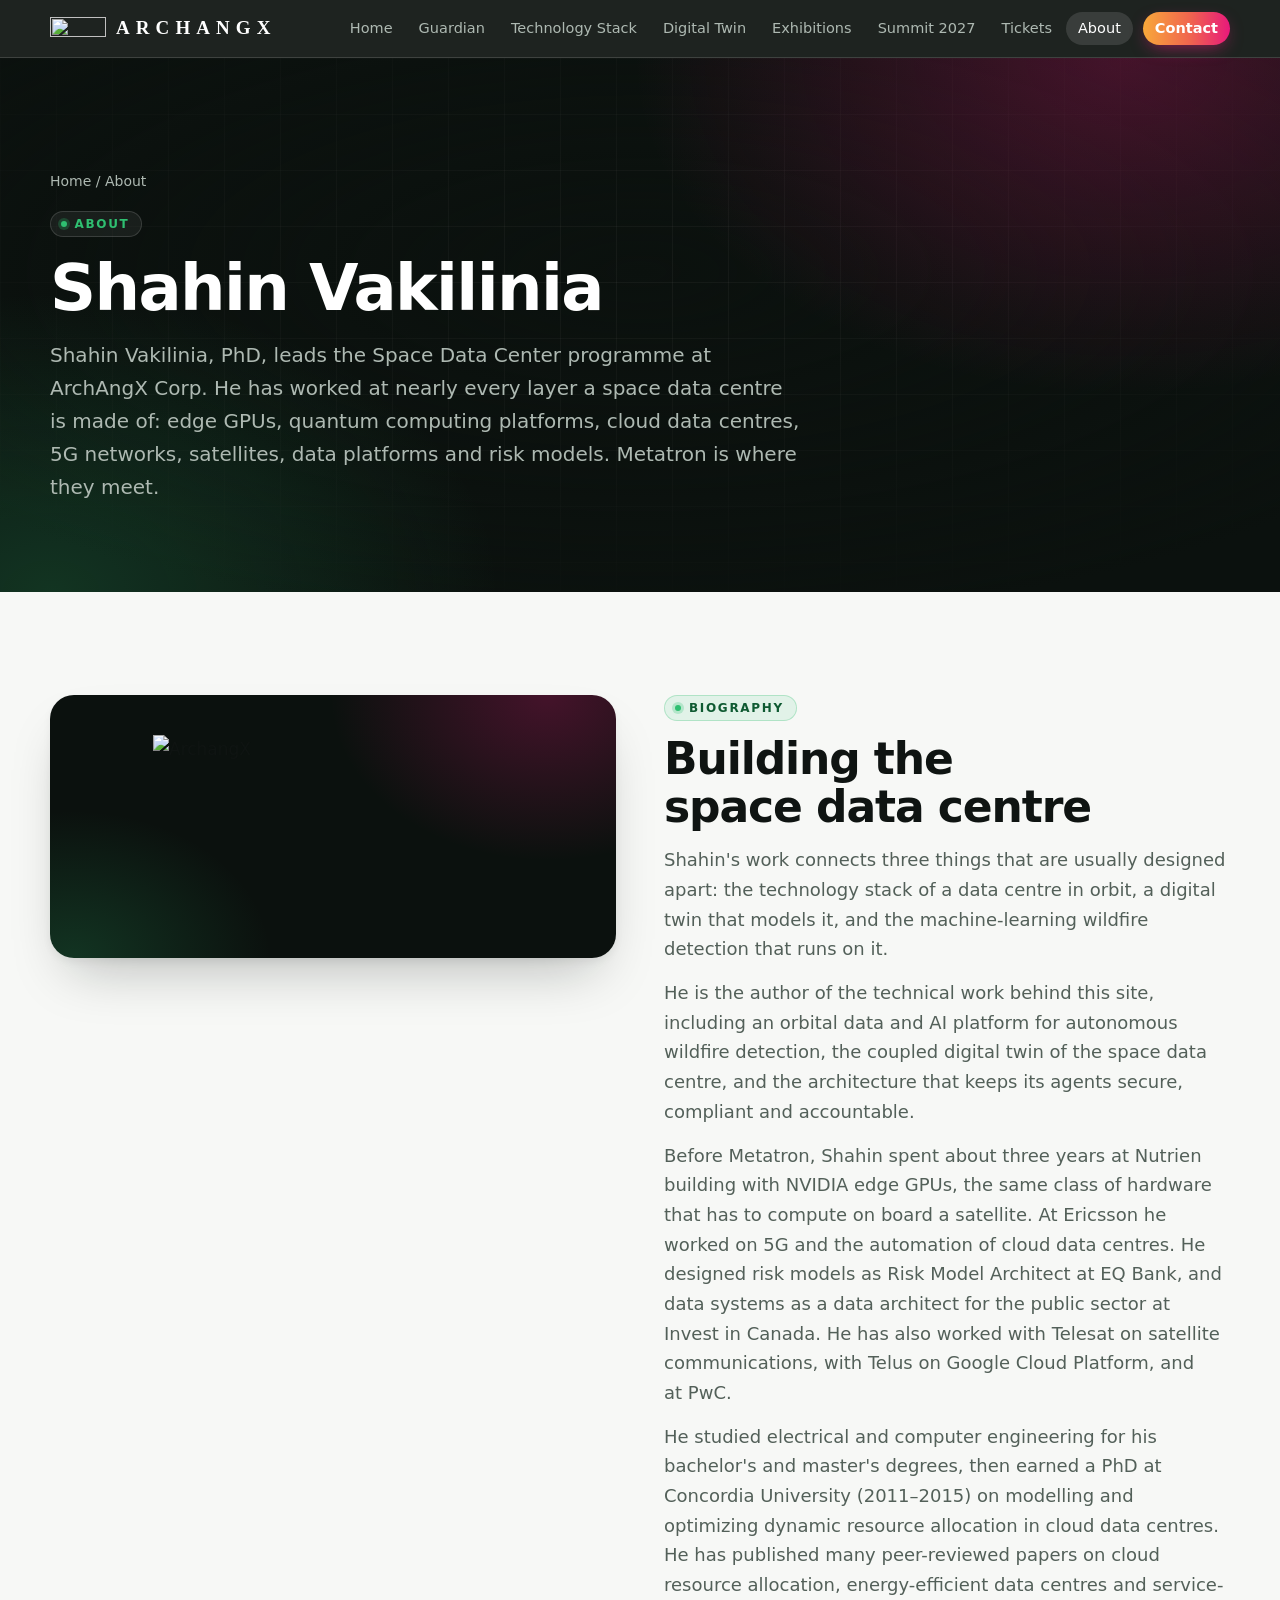
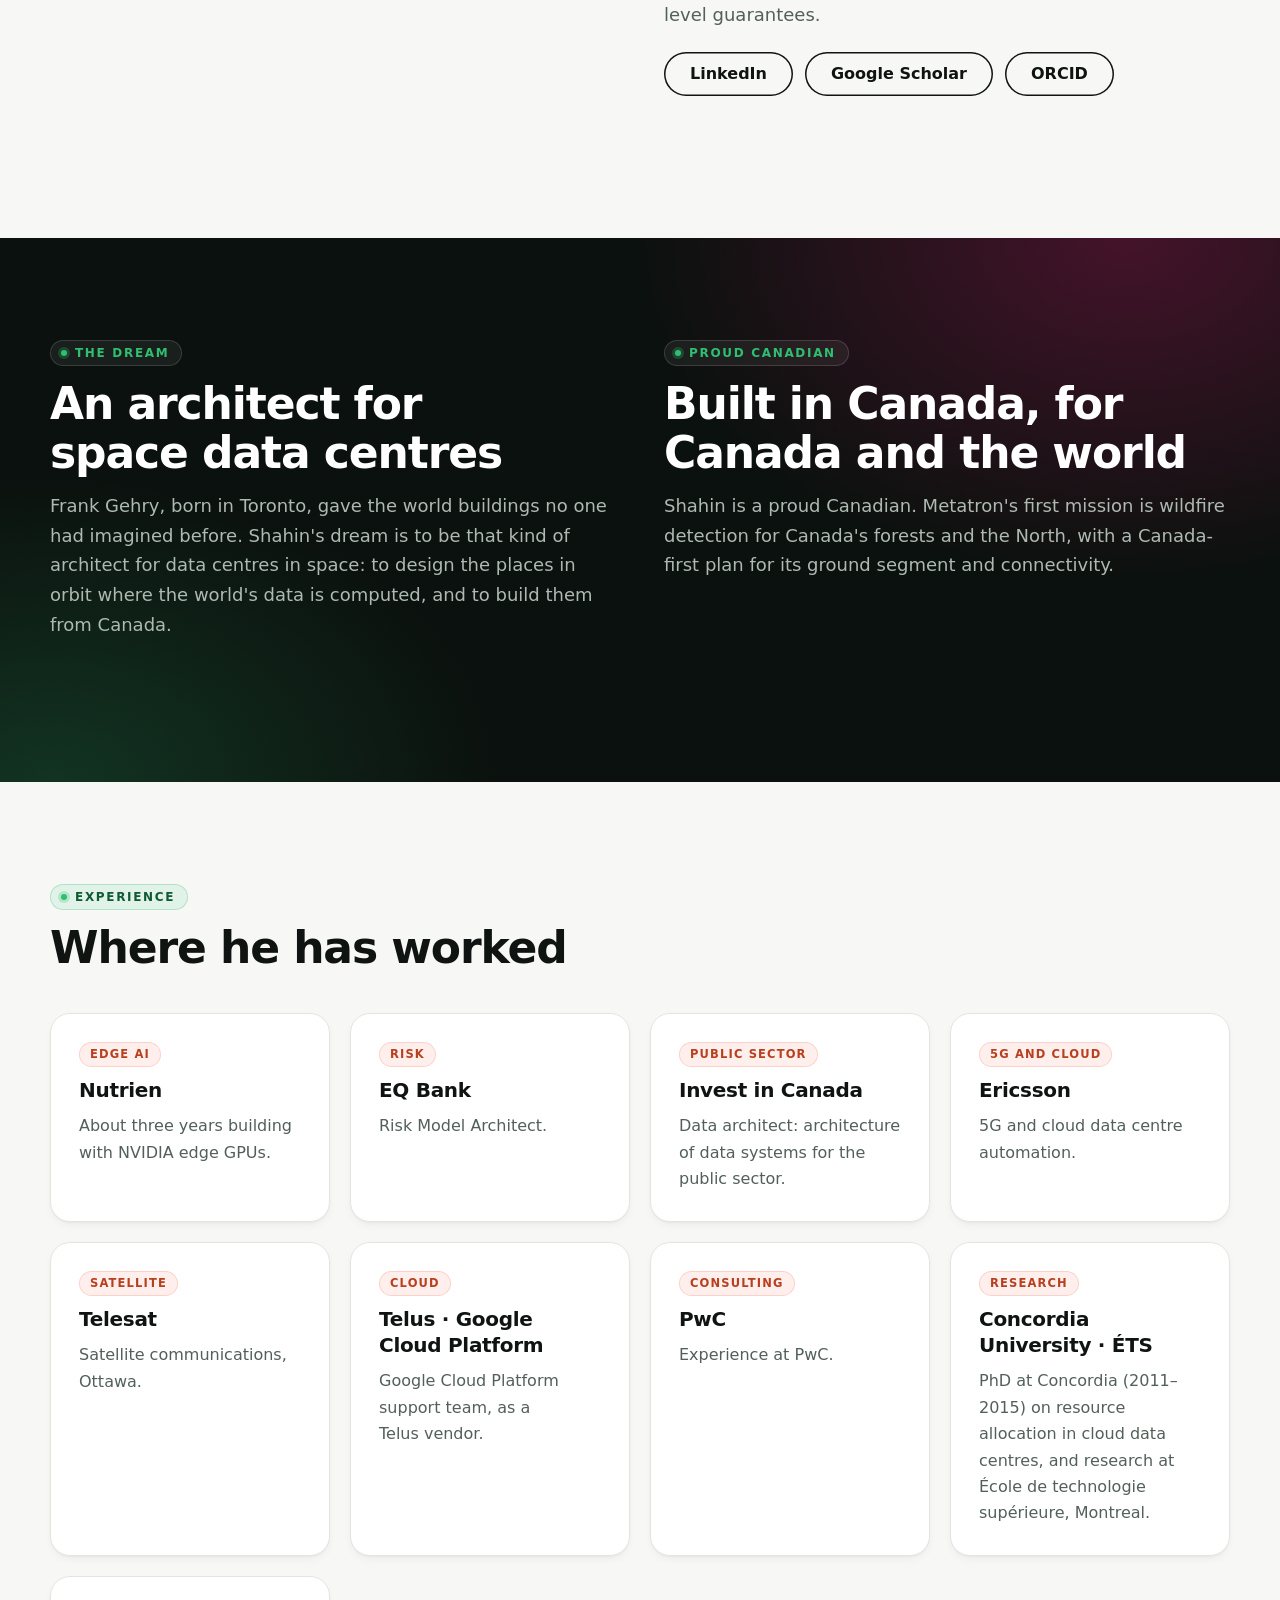
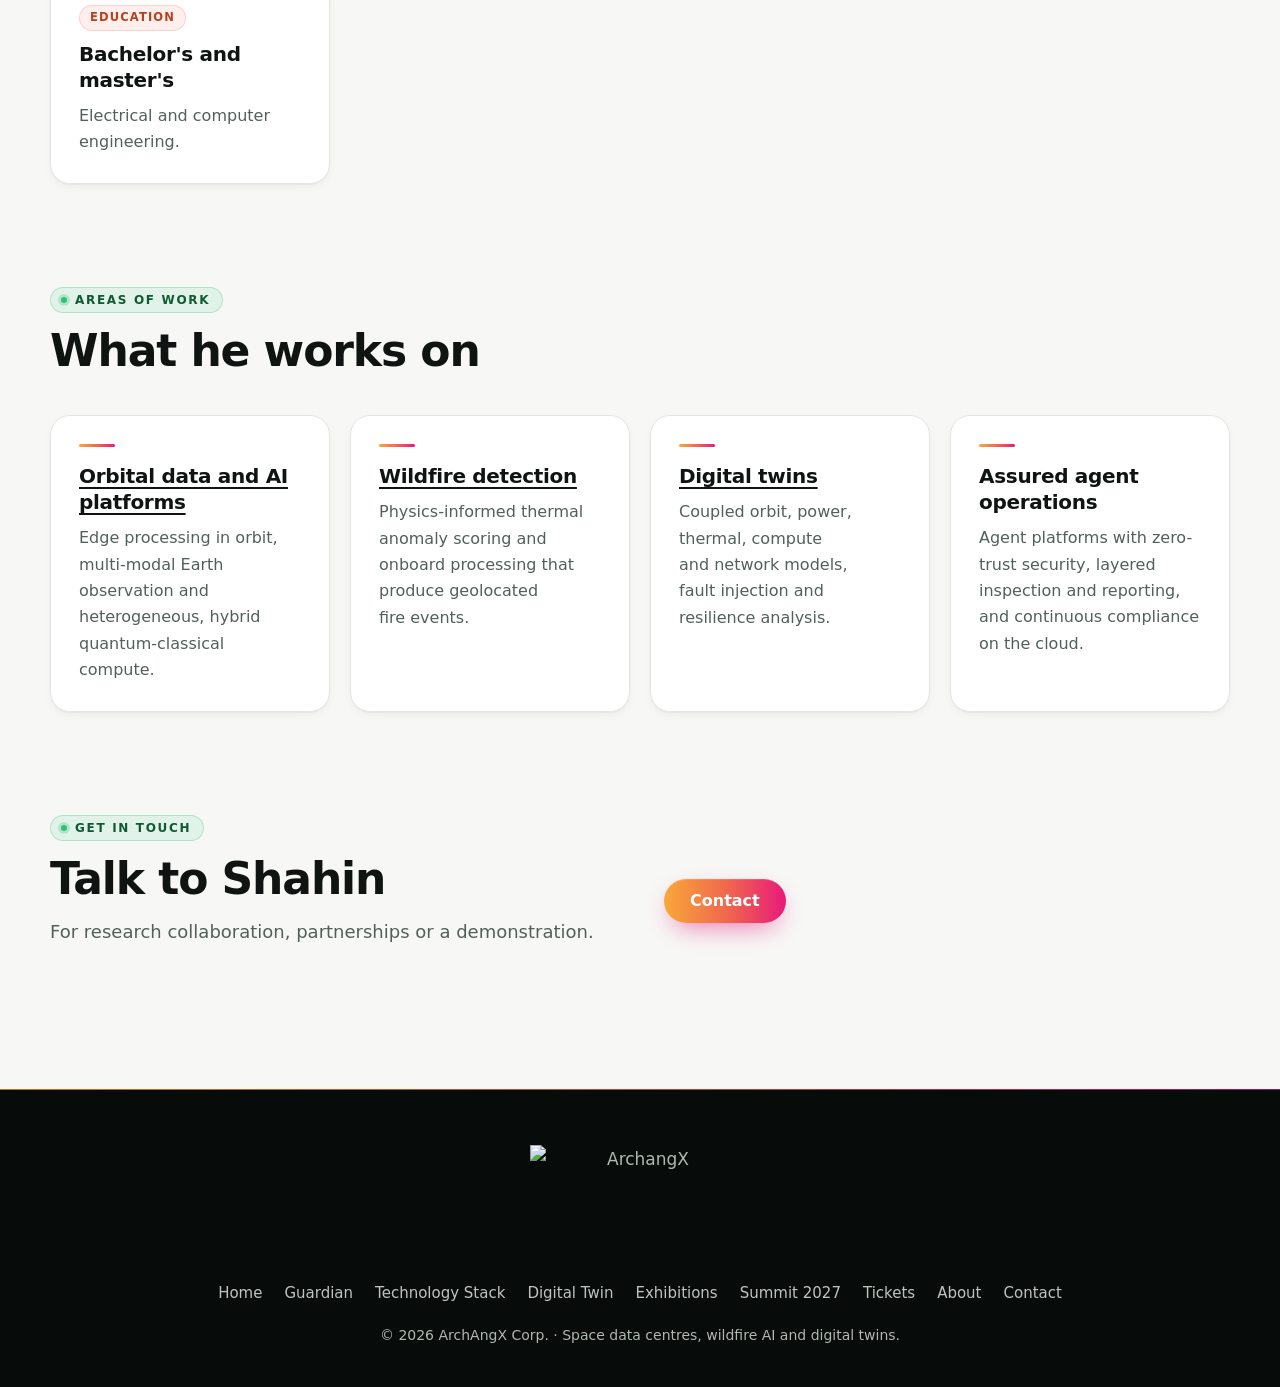
==== commit 5f215a78: "SCRUM-1377 SCRUM-1381: merge the Metatron rename into the ticketing branch Conflicts kept the ticket" ====
--- a/site/about.html
+++ b/site/about.html
@@ -32,7 +32,7 @@
 <header class="site">
   <div class="wrap bar">
     <a class="brand" href="index.html" aria-label="ArchangX home"><img src="assets/emblem-96.png" alt="" width="64" height="25">ARCHANGX</a>
-    <nav class="main" aria-label="Pages"><a href="index.html">Home</a><a href="guardian.html">Guardian</a><a href="technology-stack.html">Technology Stack</a><a href="digital-twin.html">Digital Twin</a><a href="exhibitions.html">Exhibitions</a><a href="summit-2027.html">Summit 2027</a><a href="about.html" aria-current="page">About</a><a href="contact.html">Contact</a></nav>
+    <nav class="main" aria-label="Pages"><a href="index.html">Home</a><a href="guardian.html">Guardian</a><a href="technology-stack.html">Technology Stack</a><a href="digital-twin.html">Digital Twin</a><a href="exhibitions.html">Exhibitions</a><a href="summit-2027.html">Summit 2027</a><a href="summit-tickets.html">Tickets</a><a href="about.html" aria-current="page">About</a><a href="contact.html">Contact</a></nav>
   </div>
 </header>
 <main>
@@ -102,7 +102,7 @@
 <footer class="site">
   <div class="wrap">
     <img src="assets/logo-dark.png" alt="ArchangX" width="280" height="142">
-    <nav aria-label="Footer"><a href="index.html">Home</a><a href="guardian.html">Guardian</a><a href="technology-stack.html">Technology Stack</a><a href="digital-twin.html">Digital Twin</a><a href="exhibitions.html">Exhibitions</a><a href="summit-2027.html">Summit 2027</a><a href="about.html">About</a><a href="contact.html">Contact</a></nav>
+    <nav aria-label="Footer"><a href="index.html">Home</a><a href="guardian.html">Guardian</a><a href="technology-stack.html">Technology Stack</a><a href="digital-twin.html">Digital Twin</a><a href="exhibitions.html">Exhibitions</a><a href="summit-2027.html">Summit 2027</a><a href="summit-tickets.html">Tickets</a><a href="about.html">About</a><a href="contact.html">Contact</a></nav>
     <p>© <span class="year">2026</span> ArchAngX Corp. · Space data centres, wildfire AI and digital twins.</p>
   </div>
 </footer>
--- a/site/assets/style.css
+++ b/site/assets/style.css
@@ -530,3 +530,30 @@
   .layercard:not(.open) > .details { display: none; }
   .layercard { padding: 24px 22px; }
 }
+
+/* Tickets (summit-tickets.html, exhibitions.html#exhibit): cards rendered by tools/render_tickets.py. Status colours all pass AA with white text. */
+.cards.tickets { align-items: stretch; }
+.card.ticket { display: flex; flex-direction: column; gap: 10px; }
+.ticket-edition { margin: 34px 0 16px; font: 700 clamp(20px, 2.2vw, 24px)/1.25 var(--display); letter-spacing: -.01em; color: var(--ink); }
+.notice + .ticket-edition, .ticket-edition:first-child { margin-top: 18px; }
+.ticket .note { margin: 0; font-size: 14px; }
+.ticket .price { margin: 0; font: 700 clamp(26px, 3vw, 32px)/1.1 var(--display); letter-spacing: -.02em; color: var(--ink); }
+.ticket .price small { display: block; margin-top: 4px; font: 500 13px/1.4 var(--sans); letter-spacing: 0; color: var(--muted); }
+.ticket .price.tba { font-size: 20px; color: var(--muted); }
+.ticket .ticks { margin: 0; flex: 1 0 auto; align-content: start; }
+.ticket .ticks li { font-size: 15px; }
+.ticket .meta { margin: 0; font-size: 14px; color: var(--muted); }
+.ticket .btn { align-self: flex-start; }
+.tag.onsale { background: #0f5a32; color: var(--on-dark); border-color: transparent; }
+.tag.comingsoon { background: #1a5f8a; color: var(--on-dark); border-color: transparent; }
+.tag.soldout { background: #7a1f1f; color: var(--on-dark); border-color: transparent; }
+.tag.closed { background: #4a4f55; color: var(--on-dark); border-color: transparent; }
+.tag.pending { background: #a64a12; color: var(--on-dark); border-color: transparent; margin-right: 6px; }
+.btn.disabled { opacity: .55; cursor: not-allowed; pointer-events: none; }
+.updated { margin: 14px 0 0; font-size: 13.5px; }
+.legal .ticks li, .legal .card p { font-size: 15px; }
+.legal .ticks li b { color: var(--ink); }
+ol.steps.three { grid-template-columns: repeat(3, minmax(0, 1fr)); }
+ol.steps.five { grid-template-columns: repeat(5, minmax(0, 1fr)); }
+@media (max-width: 1000px) { ol.steps.three { grid-template-columns: repeat(3, minmax(0, 1fr)); } ol.steps.three li:nth-child(4)::after { display: initial; } }
+@media (max-width: 640px) { ol.steps.three, ol.steps.five { grid-template-columns: 1fr; } }
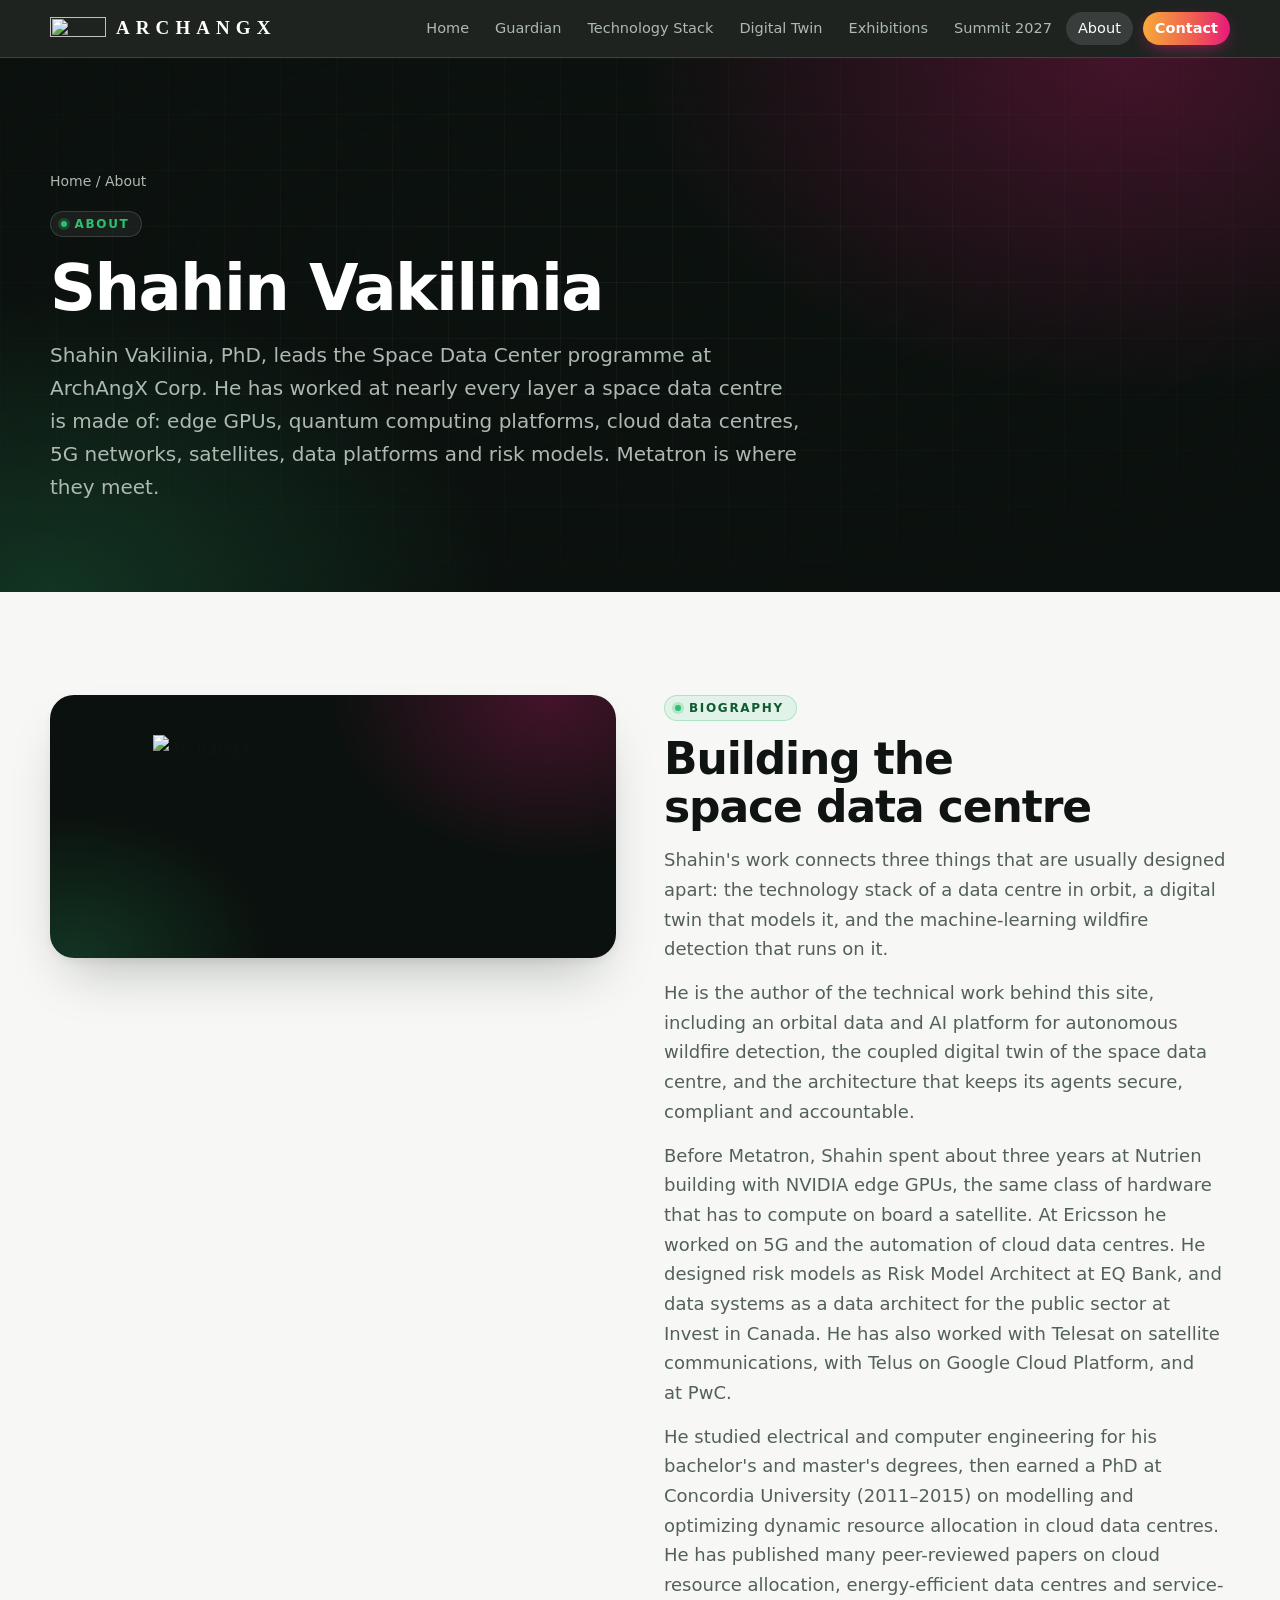
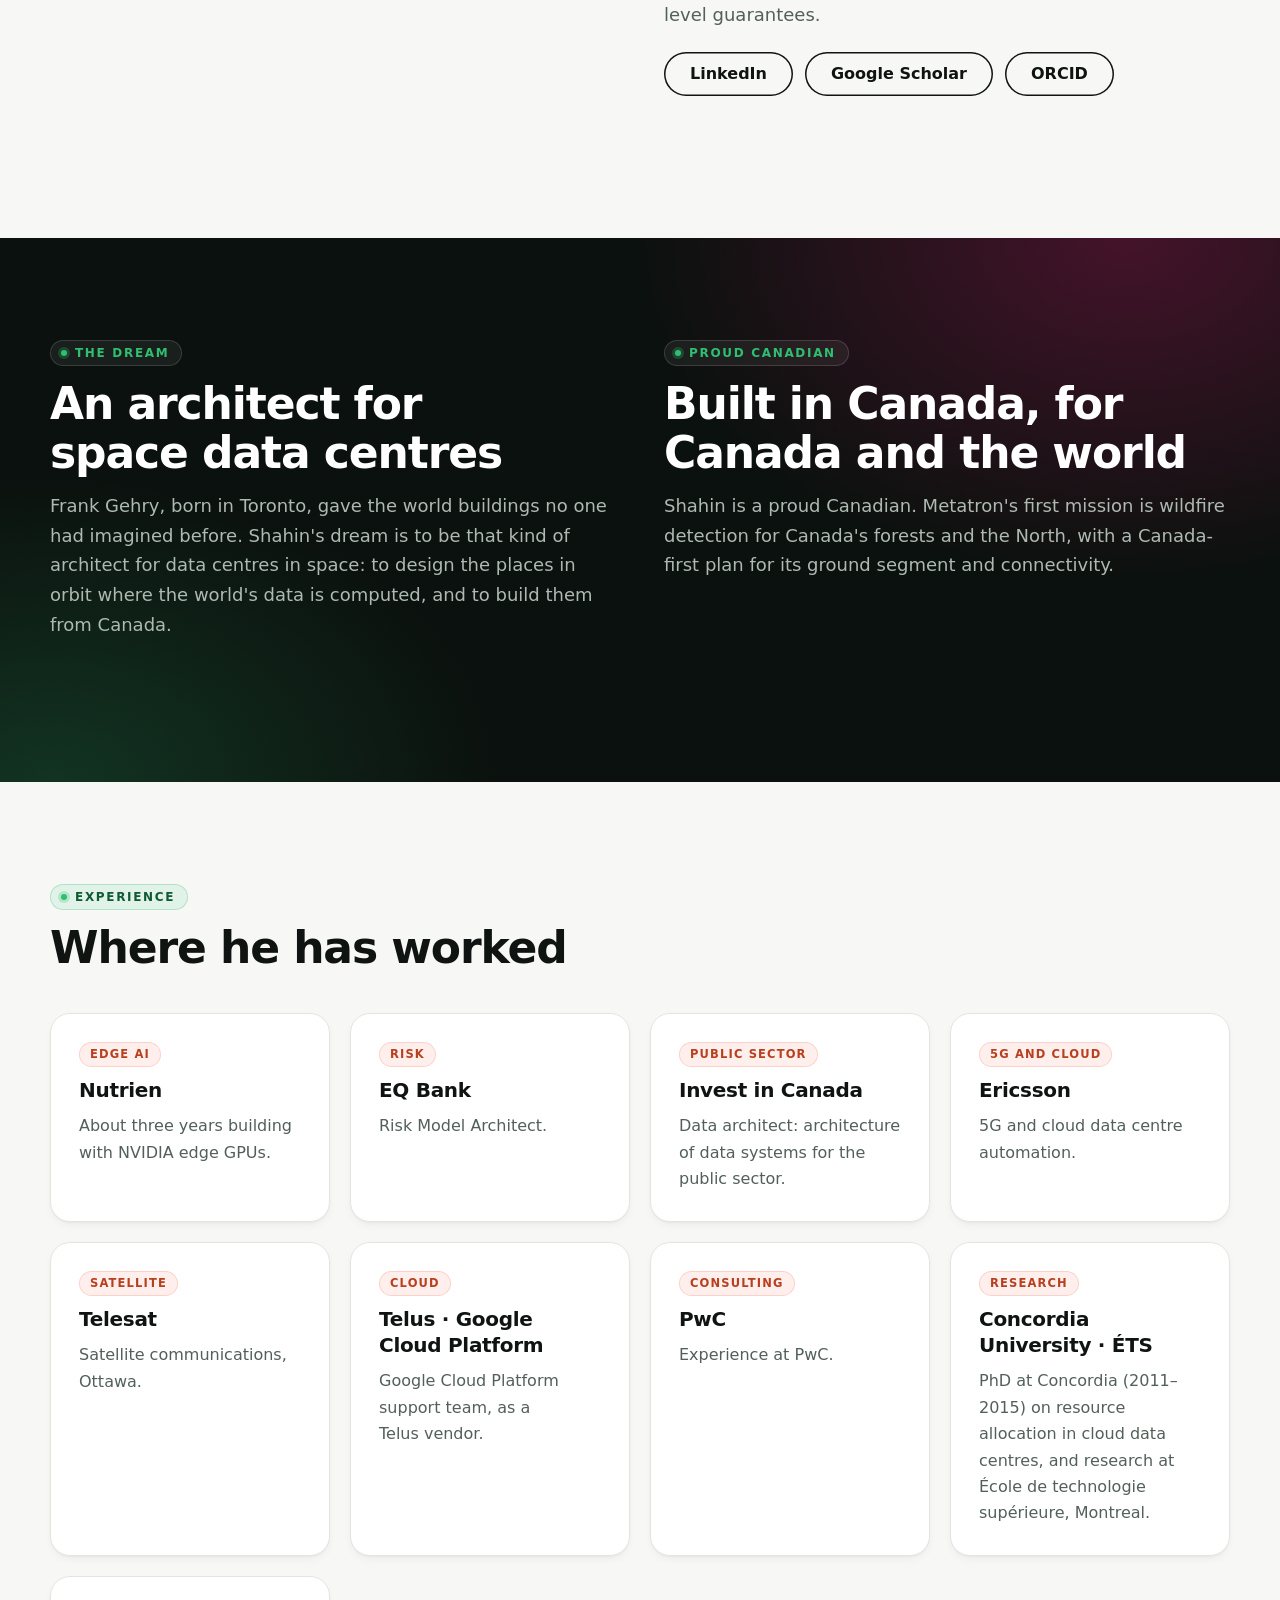
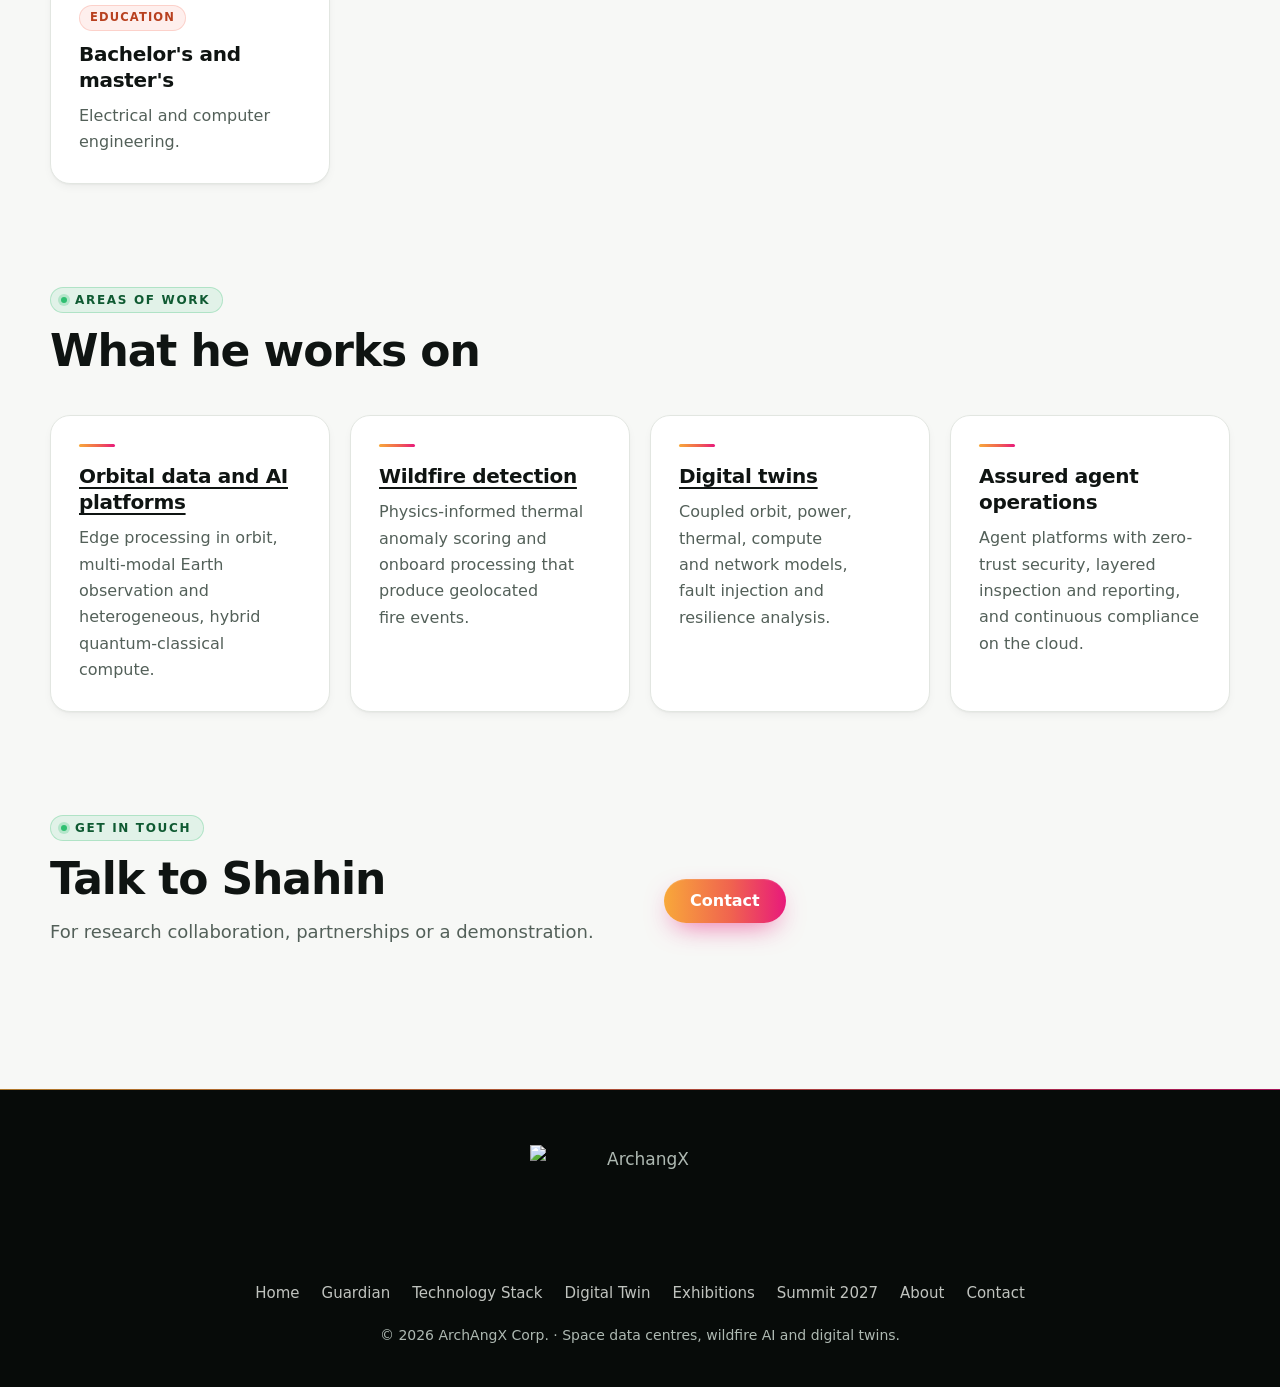
==== commit 776604a2: "Merge pull request #5 from ArchangX/feature/metatron-rename Feature/metatron rename" ====
--- a/site/about.html
+++ b/site/about.html
@@ -32,7 +32,7 @@
 <header class="site">
   <div class="wrap bar">
     <a class="brand" href="index.html" aria-label="ArchangX home"><img src="assets/emblem-96.png" alt="" width="64" height="25">ARCHANGX</a>
-    <nav class="main" aria-label="Pages"><a href="index.html">Home</a><a href="guardian.html">Guardian</a><a href="technology-stack.html">Technology Stack</a><a href="digital-twin.html">Digital Twin</a><a href="exhibitions.html">Exhibitions</a><a href="summit-2027.html">Summit 2027</a><a href="summit-tickets.html">Tickets</a><a href="about.html" aria-current="page">About</a><a href="contact.html">Contact</a></nav>
+    <nav class="main" aria-label="Pages"><a href="index.html">Home</a><a href="guardian.html">Guardian</a><a href="technology-stack.html">Technology Stack</a><a href="digital-twin.html">Digital Twin</a><a href="exhibitions.html">Exhibitions</a><a href="summit-2027.html">Summit 2027</a><a href="about.html" aria-current="page">About</a><a href="contact.html">Contact</a></nav>
   </div>
 </header>
 <main>
@@ -102,7 +102,7 @@
 <footer class="site">
   <div class="wrap">
     <img src="assets/logo-dark.png" alt="ArchangX" width="280" height="142">
-    <nav aria-label="Footer"><a href="index.html">Home</a><a href="guardian.html">Guardian</a><a href="technology-stack.html">Technology Stack</a><a href="digital-twin.html">Digital Twin</a><a href="exhibitions.html">Exhibitions</a><a href="summit-2027.html">Summit 2027</a><a href="summit-tickets.html">Tickets</a><a href="about.html">About</a><a href="contact.html">Contact</a></nav>
+    <nav aria-label="Footer"><a href="index.html">Home</a><a href="guardian.html">Guardian</a><a href="technology-stack.html">Technology Stack</a><a href="digital-twin.html">Digital Twin</a><a href="exhibitions.html">Exhibitions</a><a href="summit-2027.html">Summit 2027</a><a href="about.html">About</a><a href="contact.html">Contact</a></nav>
     <p>© <span class="year">2026</span> ArchAngX Corp. · Space data centres, wildfire AI and digital twins.</p>
   </div>
 </footer>
--- a/site/assets/style.css
+++ b/site/assets/style.css
@@ -530,30 +530,3 @@
   .layercard:not(.open) > .details { display: none; }
   .layercard { padding: 24px 22px; }
 }
-
-/* Tickets (summit-tickets.html, exhibitions.html#exhibit): cards rendered by tools/render_tickets.py. Status colours all pass AA with white text. */
-.cards.tickets { align-items: stretch; }
-.card.ticket { display: flex; flex-direction: column; gap: 10px; }
-.ticket-edition { margin: 34px 0 16px; font: 700 clamp(20px, 2.2vw, 24px)/1.25 var(--display); letter-spacing: -.01em; color: var(--ink); }
-.notice + .ticket-edition, .ticket-edition:first-child { margin-top: 18px; }
-.ticket .note { margin: 0; font-size: 14px; }
-.ticket .price { margin: 0; font: 700 clamp(26px, 3vw, 32px)/1.1 var(--display); letter-spacing: -.02em; color: var(--ink); }
-.ticket .price small { display: block; margin-top: 4px; font: 500 13px/1.4 var(--sans); letter-spacing: 0; color: var(--muted); }
-.ticket .price.tba { font-size: 20px; color: var(--muted); }
-.ticket .ticks { margin: 0; flex: 1 0 auto; align-content: start; }
-.ticket .ticks li { font-size: 15px; }
-.ticket .meta { margin: 0; font-size: 14px; color: var(--muted); }
-.ticket .btn { align-self: flex-start; }
-.tag.onsale { background: #0f5a32; color: var(--on-dark); border-color: transparent; }
-.tag.comingsoon { background: #1a5f8a; color: var(--on-dark); border-color: transparent; }
-.tag.soldout { background: #7a1f1f; color: var(--on-dark); border-color: transparent; }
-.tag.closed { background: #4a4f55; color: var(--on-dark); border-color: transparent; }
-.tag.pending { background: #a64a12; color: var(--on-dark); border-color: transparent; margin-right: 6px; }
-.btn.disabled { opacity: .55; cursor: not-allowed; pointer-events: none; }
-.updated { margin: 14px 0 0; font-size: 13.5px; }
-.legal .ticks li, .legal .card p { font-size: 15px; }
-.legal .ticks li b { color: var(--ink); }
-ol.steps.three { grid-template-columns: repeat(3, minmax(0, 1fr)); }
-ol.steps.five { grid-template-columns: repeat(5, minmax(0, 1fr)); }
-@media (max-width: 1000px) { ol.steps.three { grid-template-columns: repeat(3, minmax(0, 1fr)); } ol.steps.three li:nth-child(4)::after { display: initial; } }
-@media (max-width: 640px) { ol.steps.three, ol.steps.five { grid-template-columns: 1fr; } }
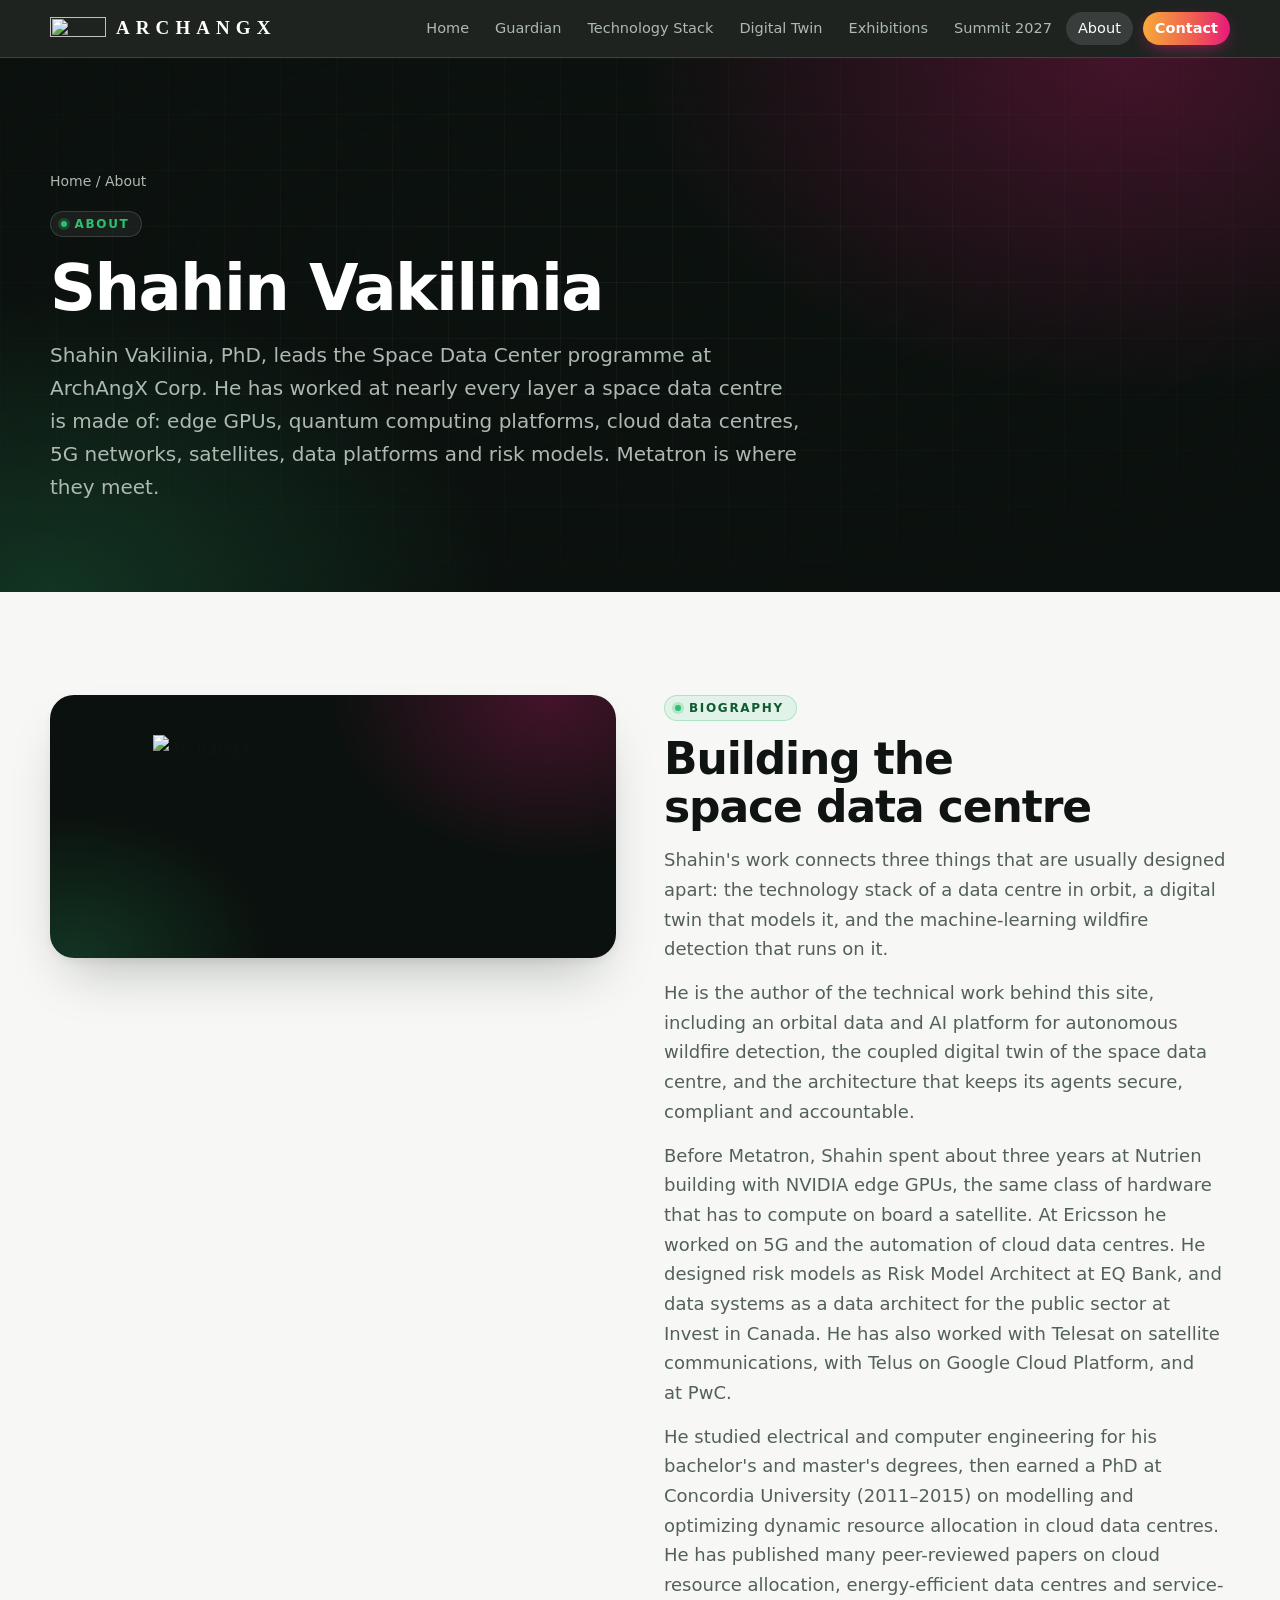
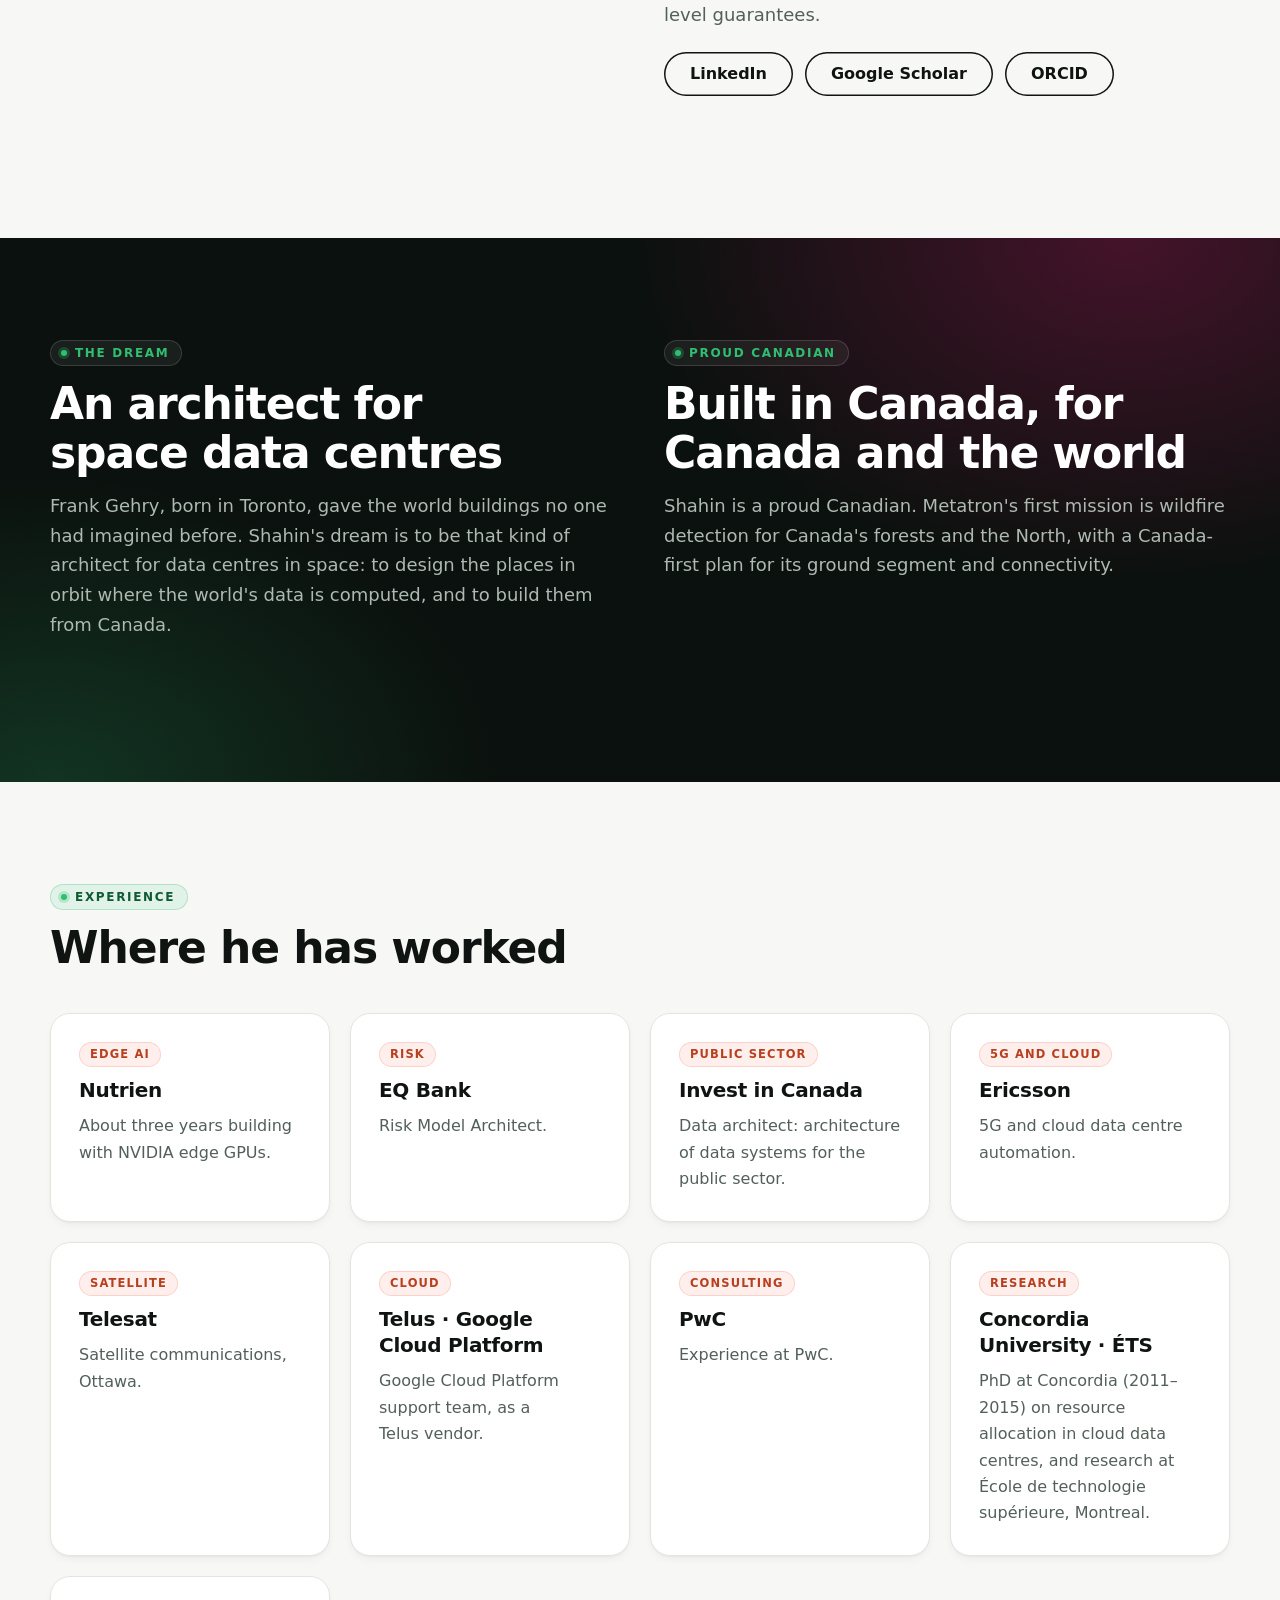
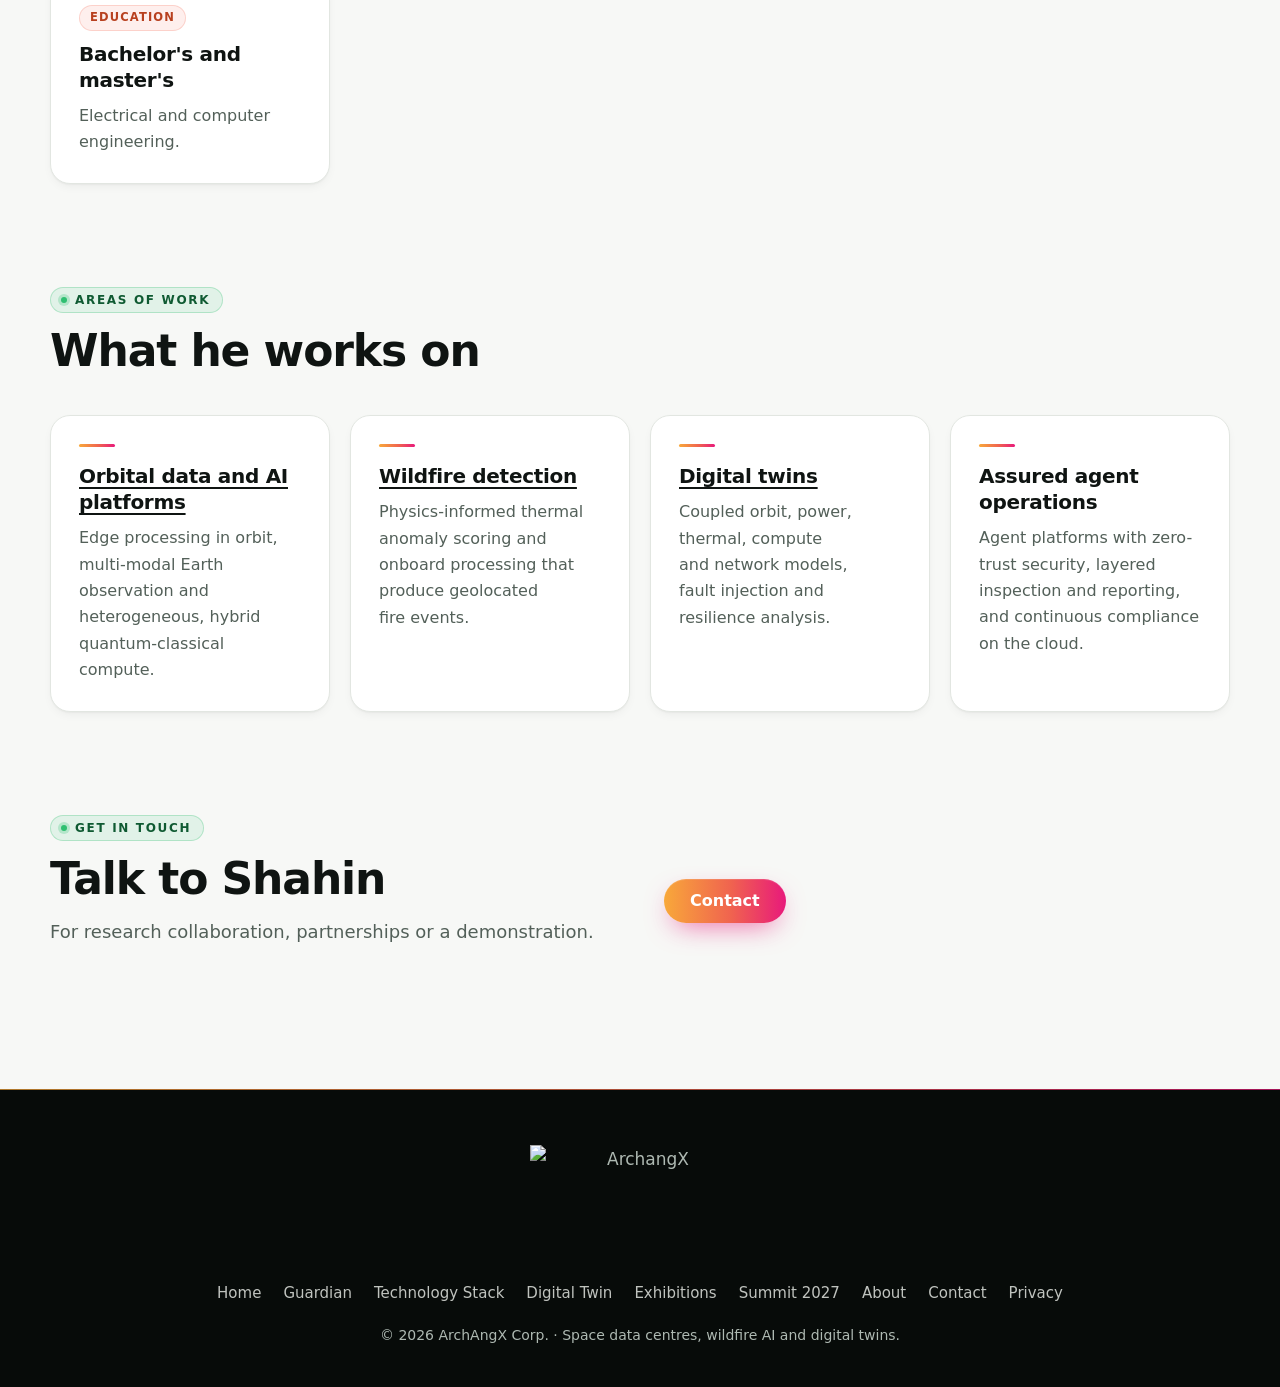
==== commit fbc3c941: "SCRUM-1381 SCRUM-595: privacy policy page, linked from every footer LinkedIn lead generation forms n" ====
--- a/site/about.html
+++ b/site/about.html
@@ -102,7 +102,7 @@
 <footer class="site">
   <div class="wrap">
     <img src="assets/logo-dark.png" alt="ArchangX" width="280" height="142">
-    <nav aria-label="Footer"><a href="index.html">Home</a><a href="guardian.html">Guardian</a><a href="technology-stack.html">Technology Stack</a><a href="digital-twin.html">Digital Twin</a><a href="exhibitions.html">Exhibitions</a><a href="summit-2027.html">Summit 2027</a><a href="about.html">About</a><a href="contact.html">Contact</a></nav>
+    <nav aria-label="Footer"><a href="index.html">Home</a><a href="guardian.html">Guardian</a><a href="technology-stack.html">Technology Stack</a><a href="digital-twin.html">Digital Twin</a><a href="exhibitions.html">Exhibitions</a><a href="summit-2027.html">Summit 2027</a><a href="about.html">About</a><a href="contact.html">Contact</a><a href="privacy.html">Privacy</a></nav>
     <p>© <span class="year">2026</span> ArchAngX Corp. · Space data centres, wildfire AI and digital twins.</p>
   </div>
 </footer>
--- a/site/assets/style.css
+++ b/site/assets/style.css
@@ -530,3 +530,10 @@
   .layercard:not(.open) > .details { display: none; }
   .layercard { padding: 24px 22px; }
 }
+
+/* long-form legal text (privacy.html) */
+.legal { display: grid; gap: 44px; max-width: 820px; }
+.legal > section { display: grid; gap: 14px; }
+.legal h2 { font-size: clamp(24px, 2.8vw, 32px); }
+.legal h3 { margin-top: 10px; }
+.legal ul { margin: 0; padding-left: 22px; display: grid; gap: 8px; max-width: 66ch; }
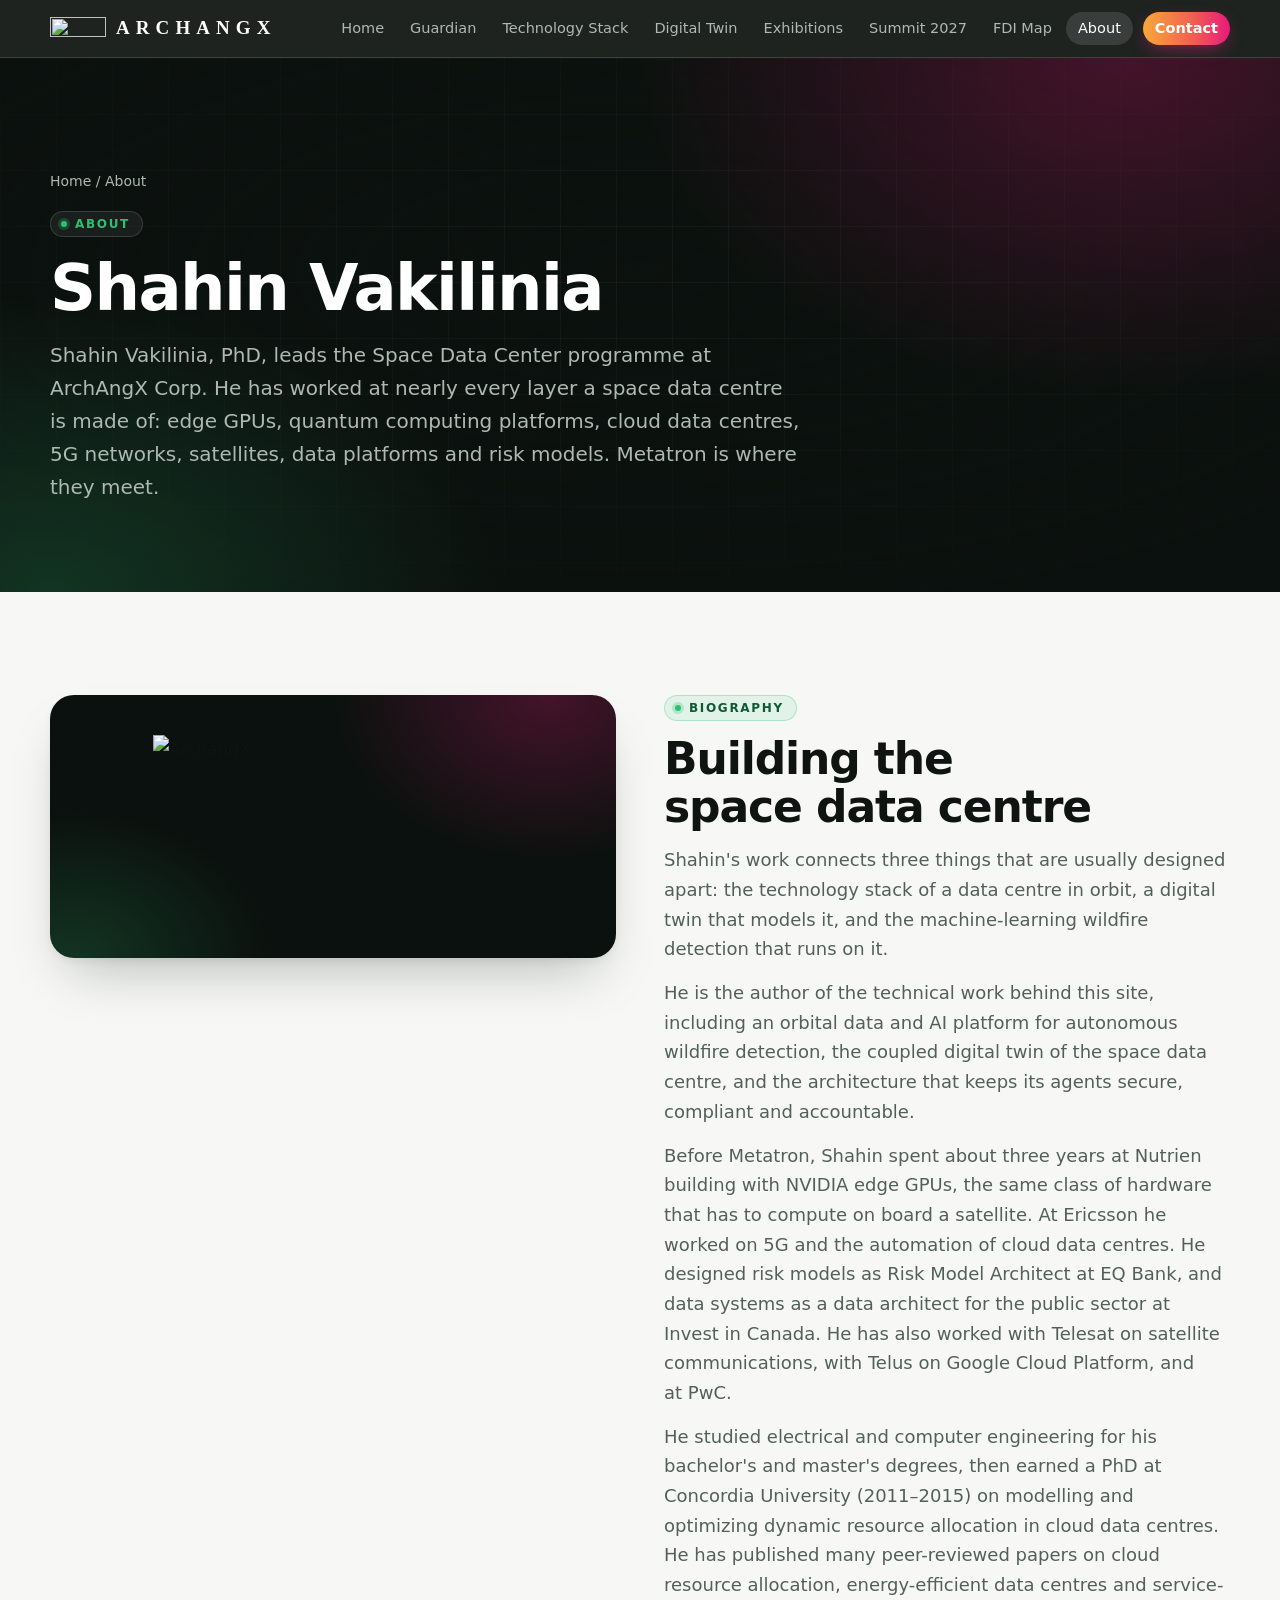
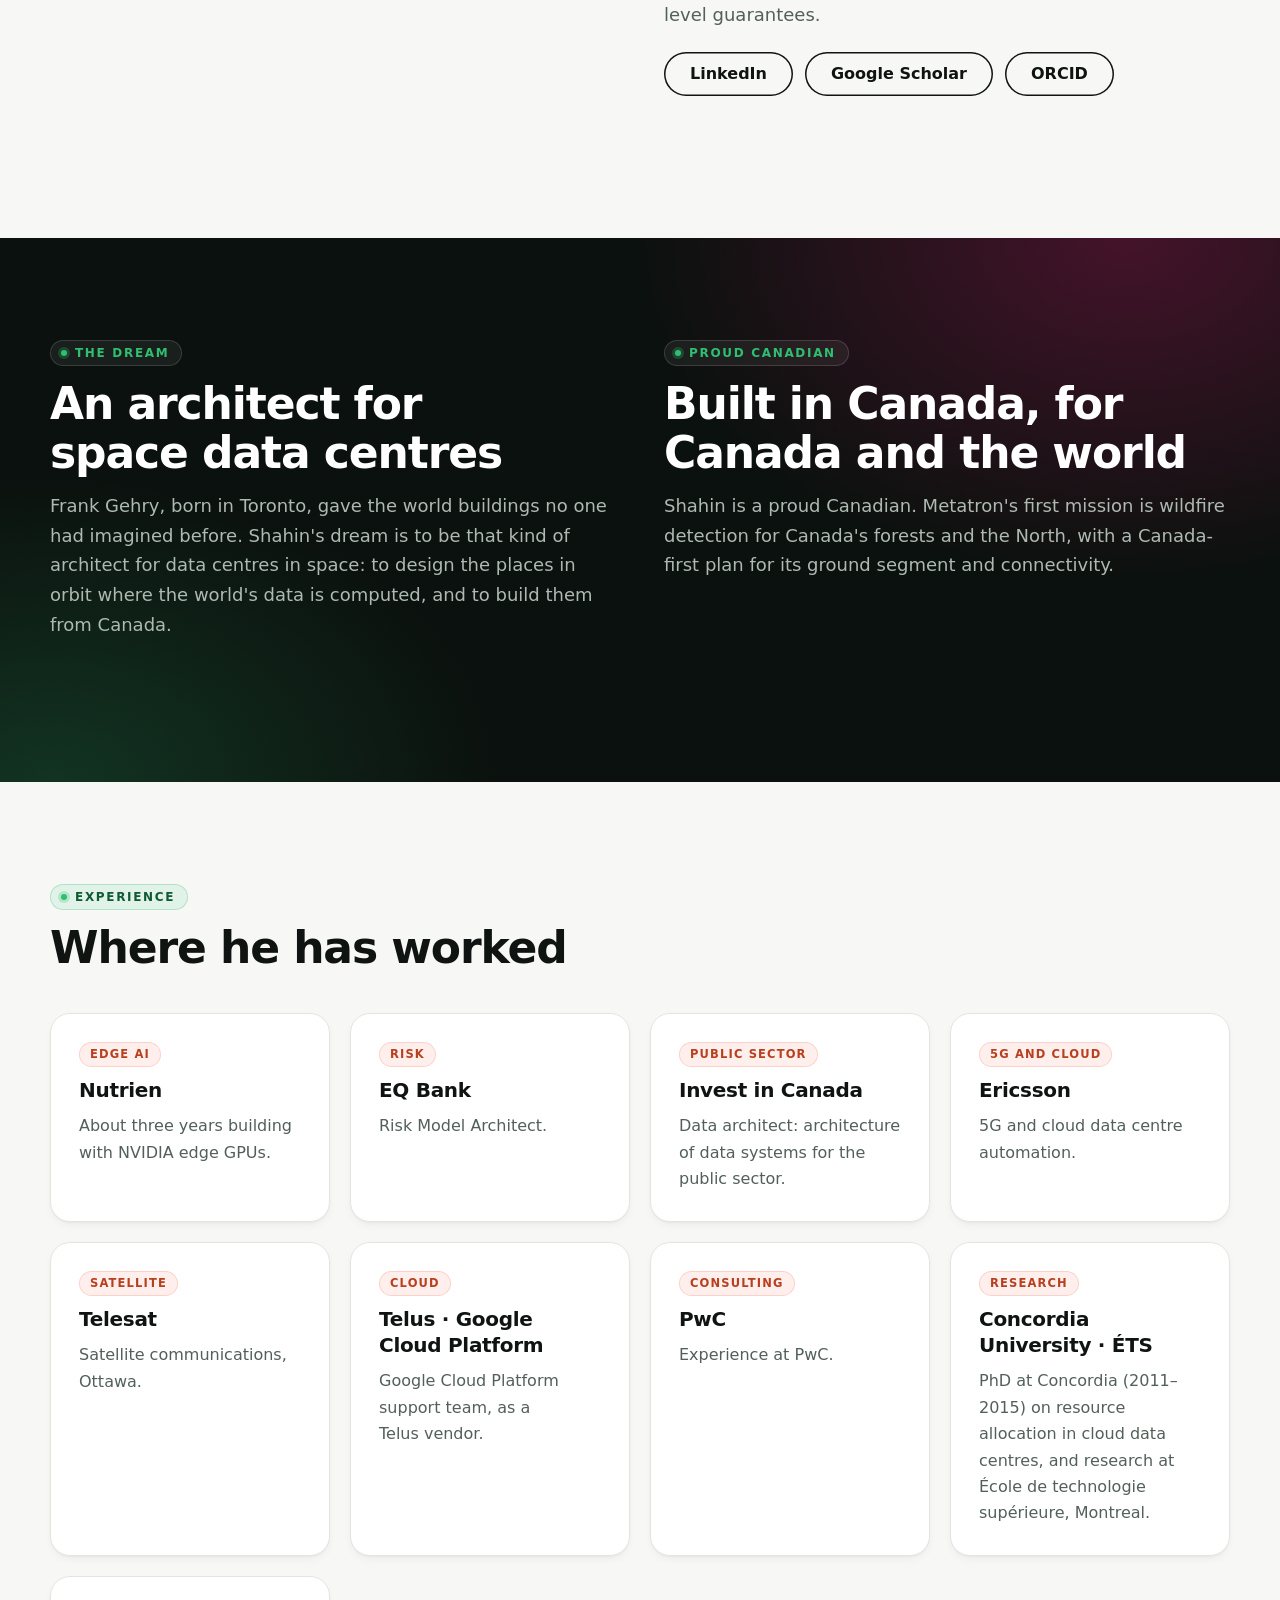
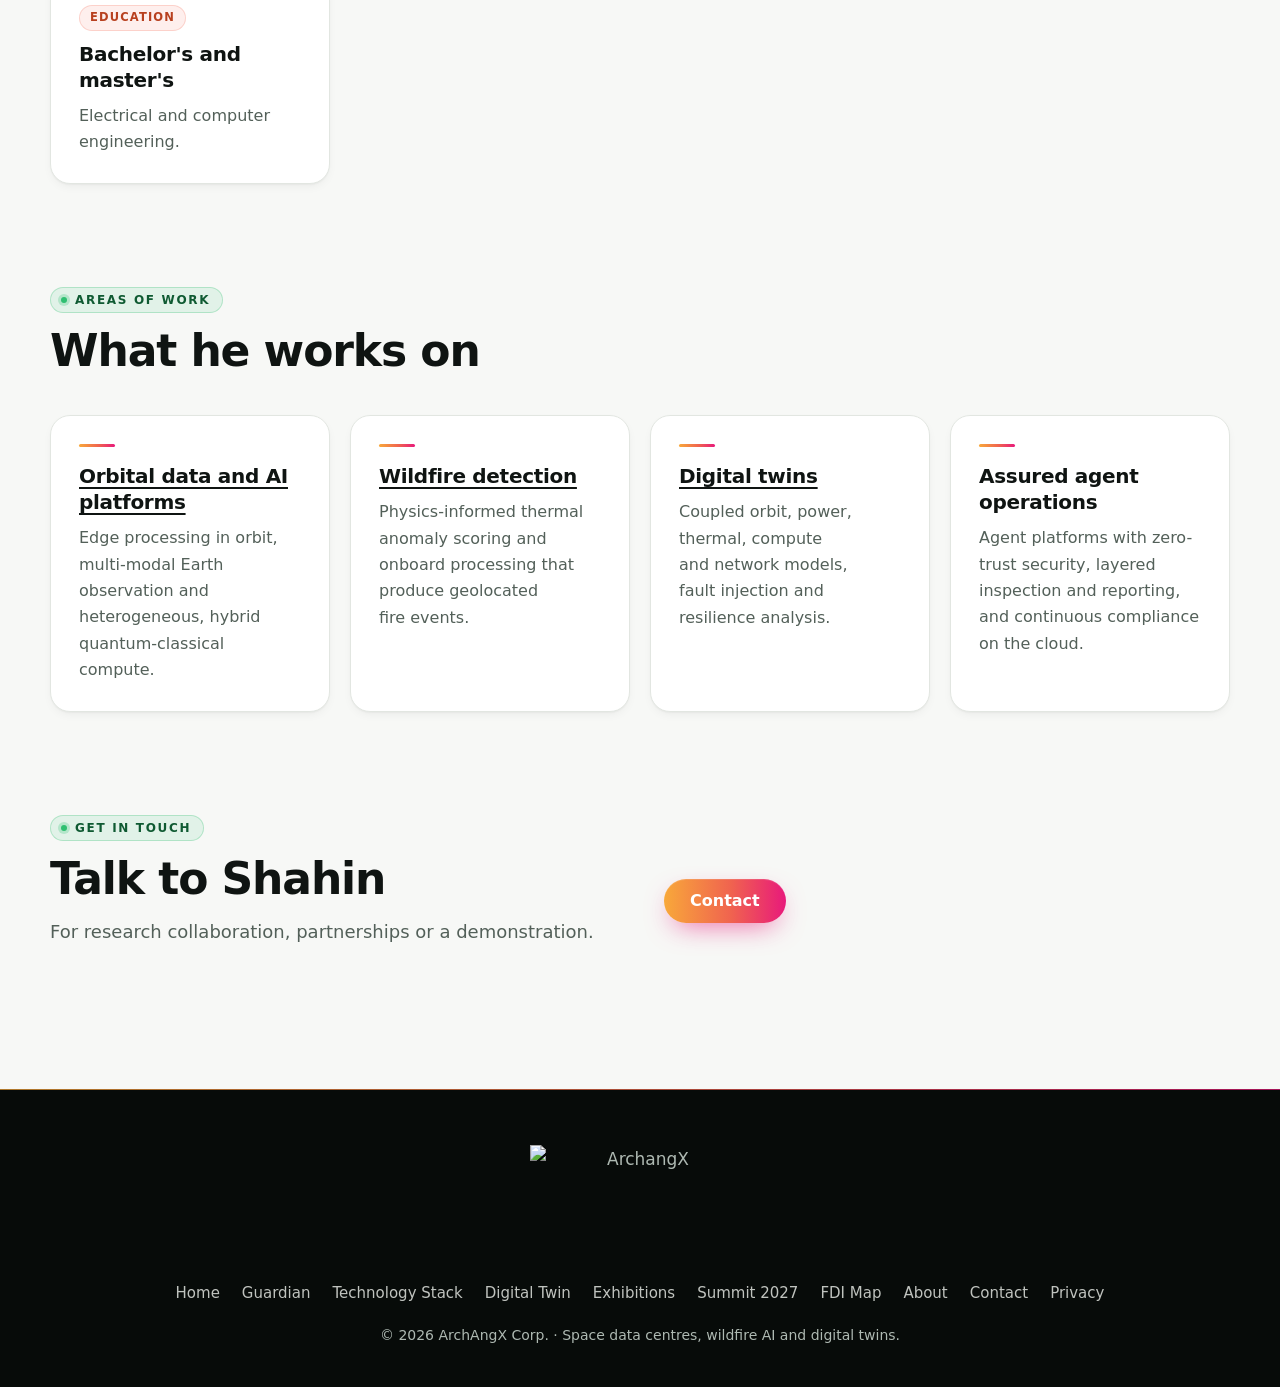
==== commit 3150fc64: "FDI map: link in the header and footer of every page Co-Authored-By: Claude Opus 5.5 <noreply@anthro" ====
--- a/site/about.html
+++ b/site/about.html
@@ -32,7 +32,7 @@
 <header class="site">
   <div class="wrap bar">
     <a class="brand" href="index.html" aria-label="ArchangX home"><img src="assets/emblem-96.png" alt="" width="64" height="25">ARCHANGX</a>
-    <nav class="main" aria-label="Pages"><a href="index.html">Home</a><a href="guardian.html">Guardian</a><a href="technology-stack.html">Technology Stack</a><a href="digital-twin.html">Digital Twin</a><a href="exhibitions.html">Exhibitions</a><a href="summit-2027.html">Summit 2027</a><a href="about.html" aria-current="page">About</a><a href="contact.html">Contact</a></nav>
+    <nav class="main" aria-label="Pages"><a href="index.html">Home</a><a href="guardian.html">Guardian</a><a href="technology-stack.html">Technology Stack</a><a href="digital-twin.html">Digital Twin</a><a href="exhibitions.html">Exhibitions</a><a href="summit-2027.html">Summit 2027</a><a href="fdi-map.html">FDI Map</a><a href="about.html" aria-current="page">About</a><a href="contact.html">Contact</a></nav>
   </div>
 </header>
 <main>
@@ -102,7 +102,7 @@
 <footer class="site">
   <div class="wrap">
     <img src="assets/logo-dark.png" alt="ArchangX" width="280" height="142">
-    <nav aria-label="Footer"><a href="index.html">Home</a><a href="guardian.html">Guardian</a><a href="technology-stack.html">Technology Stack</a><a href="digital-twin.html">Digital Twin</a><a href="exhibitions.html">Exhibitions</a><a href="summit-2027.html">Summit 2027</a><a href="about.html">About</a><a href="contact.html">Contact</a><a href="privacy.html">Privacy</a></nav>
+    <nav aria-label="Footer"><a href="index.html">Home</a><a href="guardian.html">Guardian</a><a href="technology-stack.html">Technology Stack</a><a href="digital-twin.html">Digital Twin</a><a href="exhibitions.html">Exhibitions</a><a href="summit-2027.html">Summit 2027</a><a href="fdi-map.html">FDI Map</a><a href="about.html">About</a><a href="contact.html">Contact</a><a href="privacy.html">Privacy</a></nav>
     <p>© <span class="year">2026</span> ArchAngX Corp. · Space data centres, wildfire AI and digital twins.</p>
   </div>
 </footer>
